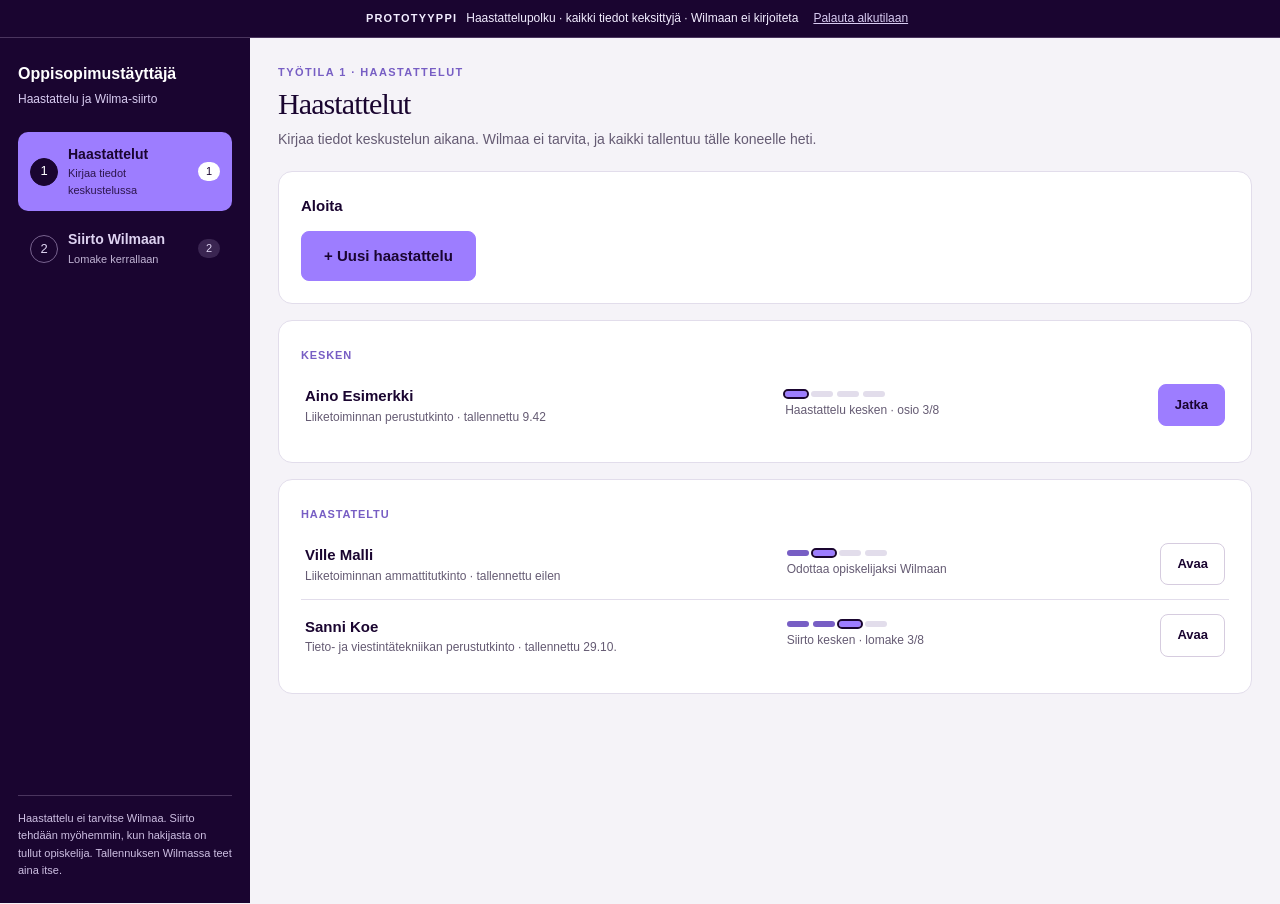
==== prototyyppi/index.html @ 57cd2c26 "Haastattelupolun testiversio synteettisellä Wilmalla Korvaa HOKS-siirron konseptidemon. Juuressa tes" ====
<!doctype html>
<html lang="fi">
<head>
<meta charset="utf-8">
<meta name="viewport" content="width=device-width,initial-scale=1">
<title>Haastattelupolku</title>
<!-- Klikattava prototyyppi suunnitelmasta docs/plans/haastattelupolku.md (2.11.2026).
     Yksi tiedosto, ei ulkoisia riippuvuuksia, ei Python-kytkentää. Kaikki tiedot ovat keksittyjä.
     Tyylit sovelluksen app.css:n muuttujista (HOKS-verkkodemon ilme). -->
<style>
:root{--ink:#1a0530;--muted:#655b73;--paper:#f5f3f8;--panel:#fff;--line:#e2ddeb;--accent:#775ec4;--lav:#9d7dff;--tint:#eee8ff;--ok:#28664b;--ok-tint:#edf5ef;--warn:#935916;--warn-tint:#fff4e5;--radius:14px;font-family:"Segoe UI",Arial,sans-serif;color:var(--ink);background:var(--paper)}
*{box-sizing:border-box}
body{margin:0;font-size:15px;line-height:1.55;background:var(--paper)}
button,input,select,textarea{font:inherit;color:inherit}
button{cursor:pointer;border:0;background:none}
button:disabled{cursor:not-allowed;opacity:.45}
:focus-visible{outline:3px solid var(--accent);outline-offset:2px}
h1,h2,h3,p{margin:0}
h1,h2{font-family:Georgia,"Times New Roman",serif;font-weight:500;letter-spacing:-.03em}
h1{font-size:30px;line-height:1.15}
h2{font-size:22px;line-height:1.25}
.muted{color:var(--muted)}.small{font-size:13px}
.eyebrow{text-transform:uppercase;letter-spacing:.13em;font-size:11px;font-weight:700;color:var(--accent)}

.demo-bar{background:var(--ink);color:#f2edff;display:flex;justify-content:center;gap:9px;align-items:center;flex-wrap:wrap;padding:8px 16px;font-size:12px;border-bottom:1px solid #4a355e}
.demo-bar strong{font-size:11px;letter-spacing:.11em}
.demo-bar button{color:#d9cdf2;font-size:12px;text-decoration:underline}

.shell{display:grid;grid-template-columns:250px minmax(0,1fr);min-height:calc(100vh - 35px)}
.sidebar{background:var(--ink);color:#fff;padding:24px 18px;display:flex;flex-direction:column;gap:22px}
.brand strong{display:block;font-size:16px}
.brand small{color:#d9cdf2;font-size:12px}
.spaces{display:flex;flex-direction:column;gap:6px}
.space{display:flex;align-items:center;gap:10px;width:100%;text-align:left;padding:12px;border-radius:10px;color:#ded3f1}
.space .ico{width:28px;height:28px;border-radius:50%;border:1px solid #78638f;display:grid;place-items:center;font-size:13px;flex-shrink:0}
.space strong{display:block;font-size:14px;font-weight:600}
.space small{display:block;font-size:11px;opacity:.85}
.space .count{margin-left:auto;background:#3a2551;border-radius:20px;padding:1px 8px;font-size:11px}
.space[aria-current="page"]{background:var(--lav);color:var(--ink)}
.space[aria-current="page"] .ico{background:var(--ink);color:#fff;border-color:var(--ink)}
.space[aria-current="page"] .count{background:#fff}
.side-note{margin-top:auto;font-size:11px;color:#cec0e3;border-top:1px solid #4a355e;padding-top:14px}

.workspace{min-width:0;display:flex;flex-direction:column}

/* Polkuviiva: missä vaiheessa ollaan */
.where{position:sticky;top:0;z-index:5;background:#fff;border-bottom:1px solid var(--line);padding:14px 28px 12px}
.where-top{display:flex;align-items:baseline;gap:10px;flex-wrap:wrap;margin-bottom:10px}
.where-name{font-weight:700;font-size:15px}
.where-detail{font-size:12px;color:var(--muted)}
.where-back{margin-left:auto;font-size:12px;color:var(--muted);border-bottom:1px solid #c8bdd8;padding:2px 0}
.rail{display:grid;grid-template-columns:repeat(4,minmax(0,1fr));gap:0;list-style:none;margin:0;padding:0;counter-reset:r}
.rail li{position:relative;display:flex;flex-direction:column;align-items:center;text-align:center;font-size:12px;color:var(--muted);padding:0 4px}
.rail li::before{content:"";position:absolute;top:14px;left:-50%;width:100%;height:3px;background:var(--line);z-index:0}
.rail li:first-child::before{display:none}
.rail li.done::before,.rail li.current::before{background:var(--accent)}
.rail .dot{position:relative;z-index:1;width:30px;height:30px;border-radius:50%;display:grid;place-items:center;background:#fff;border:2px solid var(--line);font-weight:700;font-size:13px;margin-bottom:5px}
.rail li.done .dot{background:var(--accent);border-color:var(--accent);color:#fff}
.rail li.current .dot{background:var(--lav);border-color:var(--ink);color:var(--ink);box-shadow:0 0 0 4px #e3d9ff}
.rail li.current{color:var(--ink);font-weight:700}
.rail .here{display:inline-block;margin-top:3px;font-size:10px;letter-spacing:.08em;text-transform:uppercase;background:var(--ink);color:#fff;border-radius:20px;padding:1px 8px;font-weight:700}
.sub{display:flex;align-items:center;gap:12px;margin-top:12px;padding-top:10px;border-top:1px dashed var(--line);font-size:13px;flex-wrap:wrap}
.sub strong{font-weight:700}
.bar{flex:1;min-width:120px;height:8px;border-radius:8px;background:#ece6f5;overflow:hidden}
.bar span{display:block;height:100%;background:var(--accent);border-radius:8px;transition:width .25s}

.main{padding:26px 28px 120px;max-width:1100px;width:100%}
.page-head{margin-bottom:20px}
.page-head .eyebrow{margin-bottom:6px}
.page-head p{margin-top:8px;color:var(--muted);font-size:14px;max-width:640px}

.panel{background:var(--panel);border:1px solid var(--line);border-radius:var(--radius);padding:22px;min-width:0}
.panel+.panel{margin-top:16px}
.panel-head{display:flex;align-items:center;justify-content:space-between;gap:12px;margin-bottom:14px}
.panel-head h3{font-size:15px}

.btn{border:1px solid #d6ccdf;border-radius:8px;background:#fff;padding:10px 16px;font-weight:600;font-size:13px;display:inline-flex;gap:8px;align-items:center;justify-content:center;min-height:42px}
.btn:hover:not(:disabled){background:#eee8f6}
.btn.primary{background:var(--lav);border-color:var(--lav);color:var(--ink)}
.btn.primary:hover:not(:disabled){background:#c8b6ff}
.btn.big{min-height:50px;font-size:15px;padding:12px 22px}
.btn.slim{min-height:34px;padding:6px 11px;font-size:12px}

.badge{font-size:11px;padding:3px 9px;background:#eeeaf3;color:var(--muted);border-radius:30px;display:inline-flex;align-items:center;gap:5px;white-space:nowrap}
.badge.ok{background:var(--ok-tint);color:var(--ok)}
.badge.warn{background:var(--warn-tint);color:var(--warn)}
.badge.accent{background:var(--tint);color:var(--accent)}

/* Opiskelijalistat */
.list{list-style:none;margin:0;padding:0}
.row{display:grid;grid-template-columns:minmax(0,1.3fr) minmax(0,1fr) auto;gap:14px;align-items:center;padding:14px 4px;border-top:1px solid var(--line)}
.row:first-child{border-top:0}
.row-name{font-weight:600}
.row-detail{font-size:12px;color:var(--muted)}
.mini{display:flex;gap:4px;align-items:center}
.mini i{width:22px;height:6px;border-radius:4px;background:var(--line)}
.mini i.done{background:var(--accent)}
.mini i.current{background:var(--lav);outline:2px solid var(--ink);outline-offset:0}
.mini-label{font-size:12px;color:var(--muted);margin-top:4px}
.no-rows{color:var(--muted);font-size:13px;padding:8px 4px}
.group-title{font-size:11px;text-transform:uppercase;letter-spacing:.08em;color:var(--accent);margin:4px 0 6px;font-weight:700}

/* Haastattelu */
.iv{display:grid;grid-template-columns:220px minmax(0,1fr);gap:22px;align-items:start}
.sections{list-style:none;margin:0;padding:0;position:sticky;top:150px}
.sections button{display:flex;align-items:center;gap:10px;width:100%;text-align:left;padding:9px 10px;border-radius:9px;font-size:14px;color:var(--muted)}
.sections button:hover{background:#ebe5f4}
.sections button[aria-current="step"]{background:#fff;color:var(--ink);font-weight:700;box-shadow:0 1px 6px #1a053014;border:1px solid var(--line)}
.sec-st{width:22px;height:22px;border-radius:50%;flex-shrink:0;display:grid;place-items:center;font-size:11px;font-weight:700;border:2px solid #cbbfdd;background:#fff;color:var(--muted)}
.sec-st.partial{border-color:var(--lav);background:linear-gradient(90deg,var(--lav) 50%,#fff 50%)}
.sec-st.full{border-color:var(--accent);background:var(--accent);color:#fff}
.legend{font-size:11px;color:var(--muted);margin-top:12px;padding:0 10px;line-height:1.9}
.legend .sec-st{display:inline-grid;width:13px;height:13px;vertical-align:-2px;margin-right:4px;border-width:2px}

.fields{display:grid;grid-template-columns:1fr 1fr;gap:16px 18px}
.field{display:block;min-width:0}
.field.full{grid-column:1/-1}
.field>.lbl{display:flex;gap:8px;align-items:center;font-size:13px;color:var(--muted);margin-bottom:5px;flex-wrap:wrap}
.opt{font-size:11px;color:var(--muted);font-style:italic}
.src{font-size:10px;background:var(--tint);color:var(--accent);border-radius:20px;padding:1px 7px;font-weight:600}
.control{width:100%;border:1px solid #d6ccdf;border-radius:7px;background:#fff;padding:9px 10px;min-height:42px;min-width:0}
textarea.control{resize:vertical;min-height:84px}
.control.prefilled{background:#faf8ff;border-color:#cdbdf5}
.field.missing .control{border:2px solid #c98a3c;background:var(--warn-tint);box-shadow:0 0 0 3px #f8e6cc}
.miss-chip{font-size:10px;background:var(--warn);color:#fff;border-radius:20px;padding:1px 8px;font-weight:700;letter-spacing:.02em}
.check-head{display:flex;align-items:center;gap:12px;flex-wrap:wrap;padding:12px 14px;border-radius:10px;margin-bottom:16px;font-size:14px}
.check-head.warn{background:var(--warn-tint);color:#73451b;border:1px solid #efd3ad}
.check-head.good{background:var(--ok-tint);color:var(--ok);border:1px solid #d7e7dc}
.check-head b{font-size:20px;font-family:Georgia,serif;font-weight:500}
.check-head>span{flex:1 1 220px;min-width:0}
.parts tr.missing td{background:var(--warn-tint)}
.hint{font-size:12px;color:var(--muted);margin-top:5px}
.note{border-left:3px solid var(--accent);padding:11px 14px;background:var(--tint);font-size:13px;border-radius:0 8px 8px 0}
.note.warn{background:var(--warn-tint);border-color:#d1a46c;color:#73451b}
.note.good{background:var(--ok-tint);border-color:#6c9d7a;color:var(--ok)}
.note+.fields,.fields+.note,.note+.note{margin-top:14px}
.goes{margin-top:16px;font-size:12px;color:var(--muted)}
.goes span{display:inline-block;background:#f1edf6;border-radius:5px;padding:2px 7px;margin:2px 4px 0 0;color:var(--ink)}

.parts{width:100%;border-collapse:collapse}
.parts th{font-size:11px;text-transform:uppercase;letter-spacing:.06em;color:var(--muted);text-align:left;padding:8px;border-bottom:1px solid var(--line)}
.parts td{padding:8px;border-bottom:1px solid #eee8f3;vertical-align:middle;font-size:14px}
.parts select{min-height:36px;padding:5px 8px}
.parts input[type=checkbox]{width:18px;height:18px;accent-color:var(--accent)}

.summary{list-style:none;margin:0;padding:0}
.summary li{display:grid;grid-template-columns:26px minmax(0,1fr) auto;gap:12px;align-items:start;padding:13px 0;border-top:1px solid var(--line)}
.summary li:first-child{border-top:0}
.summary .ok{color:var(--ok);font-weight:700}
.summary .miss{color:var(--warn);font-weight:700}
.summary small{display:block;color:var(--muted);font-size:12px}

.actions{position:fixed;left:250px;right:0;bottom:0;z-index:6;background:#fff;border-top:1px solid var(--line);padding:12px 28px;display:flex;align-items:center;gap:14px;flex-wrap:wrap}
.actions .meta{font-size:12px;color:var(--muted)}
.actions .right{margin-left:auto;display:flex;gap:10px;align-items:center;flex-wrap:wrap}
.saved{display:inline-flex;align-items:center;gap:6px}
.saved::before{content:"";width:7px;height:7px;border-radius:50%;background:#58a27a}
kbd{font-size:11px;border:1px solid var(--line);border-bottom-width:2px;border-radius:4px;padding:0 4px;background:#faf9fc}

/* Hakijahaku */
.search{display:flex;gap:10px;flex-wrap:wrap}
.search .control{flex:1;min-width:200px}
.cards{display:grid;gap:10px;margin-top:14px}
.card{display:flex;gap:12px;align-items:flex-start;border:1px solid var(--line);border-radius:10px;padding:13px 14px;background:#fff;text-align:left;width:100%}
.card:hover{border-color:var(--lav)}
.card .facts{display:flex;gap:18px;flex-wrap:wrap;font-size:12px;color:var(--muted);margin-top:3px}
.card .facts b{color:var(--ink);font-weight:600}

/* Siirto */
.tr{display:grid;grid-template-columns:250px minmax(0,1fr);gap:22px;align-items:start}
.forms{list-style:none;margin:0;padding:0}
.forms li{display:flex;gap:10px;align-items:center;padding:10px;border-radius:9px;font-size:14px;color:var(--muted)}
.forms li.current{background:#fff;color:var(--ink);font-weight:700;border:1px solid var(--line);box-shadow:0 1px 6px #1a053014}
.forms li.done{color:var(--ink)}
.forms .st{width:24px;height:24px;border-radius:50%;flex-shrink:0;display:grid;place-items:center;font-size:12px;font-weight:700;border:2px solid #cbbfdd;background:#fff}
.forms li.done .st{background:var(--ok);border-color:var(--ok);color:#fff}
.forms li.current .st{background:var(--lav);border-color:var(--ink)}
.forms li.locked{opacity:.6}
.forms small{display:block;font-weight:400;font-size:11px;color:var(--muted)}
.steps4{display:grid;grid-template-columns:repeat(4,minmax(0,1fr));gap:8px;list-style:none;margin:0 0 18px;padding:0}
.steps4 li{border-radius:9px;padding:9px 10px;background:#f1edf6;font-size:12px;color:var(--muted);border:2px solid transparent}
.steps4 li b{display:block;font-size:13px}
.steps4 li.done{background:var(--ok-tint);color:var(--ok)}
.steps4 li.current{background:#fff;border-color:var(--ink);color:var(--ink)}
.steps4 li.you b::after{content:" · sinä";color:var(--accent)}
.readout{display:grid;grid-template-columns:1fr 1fr;gap:10px 20px;margin:0}
.readout dt{font-size:11px;color:var(--muted)}
.readout dd{margin:0 0 4px;font-size:14px;white-space:pre-wrap;overflow-wrap:anywhere}
.readout .long{grid-column:1/-1}
.turn{display:flex;gap:14px;align-items:center;padding:16px 18px;border-radius:12px;background:var(--warn-tint);border:1px solid #efd3ad;margin-bottom:16px}
.turn .big{font-size:26px}
.turn h3{font-size:16px;color:#73451b}
.turn p{font-size:13px;color:#73451b}
.turn.ok{background:var(--ok-tint);border-color:#d7e7dc}
.turn.ok h3,.turn.ok p{color:var(--ok)}
.spinner{width:15px;height:15px;border:2px solid #ded2fa;border-top-color:var(--accent);border-radius:50%;animation:spin .7s linear infinite;display:inline-block}
@keyframes spin{to{transform:rotate(360deg)}}

.sr-only{position:absolute;width:1px;height:1px;overflow:hidden;clip:rect(0,0,0,0);white-space:nowrap}
[hidden]{display:none!important}

/* Kapea ikkuna videopuhelun vieressä */
@media(max-width:900px){
 .shell{grid-template-columns:1fr}
 .sidebar{flex-direction:row;align-items:center;padding:10px 14px;gap:12px;flex-wrap:wrap}
 .brand small,.side-note,.space small{display:none}
 .spaces{flex-direction:row;flex:1}
 .space{padding:8px 10px}
 .space .ico{display:none}
 .actions{left:0;padding:10px 16px}
 .where{padding:12px 16px 10px}
 .main{padding:20px 16px 130px}
 .iv,.tr{grid-template-columns:1fr}
 .sections{position:static;display:flex;gap:4px;overflow-x:auto;padding-bottom:4px}
 .sections li{flex-shrink:0}
 .sections button{padding:7px 9px;font-size:13px}
 .sections .name{display:none}
 .sections button[aria-current="step"] .name{display:inline}
 .legend{display:none}
 .forms{display:flex;gap:4px;overflow-x:auto}
 .forms li{flex-shrink:0;padding:7px 8px}
 .forms li:not(.current) .fname{display:none}
 .forms small{display:none}
 .row{grid-template-columns:1fr auto}
 .row>.mini-wrap{grid-column:1/-1;grid-row:2}
}
@media(max-width:620px){
 .fields,.readout{grid-template-columns:1fr}
 .field.full,.readout .long{grid-column:auto}
 .rail li{font-size:11px}
 .rail .lbl-long{display:none}
 .steps4{grid-template-columns:1fr 1fr}
 h1{font-size:24px}
 .control{font-size:16px}
}
@media(max-height:720px){
 .where{padding-top:8px;padding-bottom:8px}
 .where-top{margin-bottom:6px}
 .rail .dot{width:24px;height:24px;font-size:11px;margin-bottom:2px}
 .rail li::before{top:11px}
 .rail .here{display:none}
 .sub{margin-top:6px;padding-top:6px}
 .sections{top:118px}
}
@media(prefers-reduced-motion:reduce){*{animation:none!important;transition:none!important}}
</style>
</head>
<body>
<div class="demo-bar"><strong>PROTOTYYPPI</strong><span>Haastattelupolku · kaikki tiedot keksittyjä · Wilmaan ei kirjoiteta</span><button id="reset">Palauta alkutilaan</button></div>
<div class="shell">
 <aside class="sidebar">
  <div class="brand"><strong>Oppisopimustäyttäjä</strong><small>Haastattelu ja Wilma-siirto</small></div>
  <nav class="spaces" aria-label="Työtilat" id="spaces"></nav>
  <div class="side-note">Haastattelu ei tarvitse Wilmaa. Siirto tehdään myöhemmin, kun hakijasta on tullut opiskelija. Tallennuksen Wilmassa teet aina itse.</div>
 </aside>
 <div class="workspace">
  <div class="where" id="where" hidden></div>
  <main class="main" id="main"></main>
 </div>
</div>
<div class="actions" id="actions" hidden></div>
<div class="sr-only" role="status" aria-live="polite" id="announcer"></div>

<script>
'use strict';

// ---- Keksitty data ----
const QUALIFICATIONS = [
  'Liiketoiminnan perustutkinto',
  'Liiketoiminnan ammattitutkinto',
  'Tieto- ja viestintätekniikan perustutkinto',
  'Johtamisen ja yritysjohtamisen erikoisammattitutkinto',
];
const PARTS = [
  {code: 'OSA-1', name: 'Asiakaspalvelu ja myynti'},
  {code: 'OSA-2', name: 'Markkinointiviestintä'},
  {code: 'OSA-3', name: 'Taloushallinnon tehtävät'},
  {code: 'OSA-4', name: 'Tuotteen hankinta'},
];
const CONTRACT_TYPES = ['Oppisopimus', 'Yrittäjän oppisopimus', 'Koulutussopimus'];
const YEARS = ['2026–2027', '2027–2028'];
const PERIODS = ['1', '2', '3', '4', '5'];
const APPLICANTS = [
  {name: 'Leo Demo', qual: 'Liiketoiminnan perustutkinto', employer: 'Esimerkkikauppa Oy', businessId: '1234567-8'},
  {name: 'Leena Demonen', qual: 'Tieto- ja viestintätekniikan perustutkinto', employer: 'Kuvitteellinen Data Oy', businessId: '7654321-0'},
];

// Haastattelun osiot keskustelun järjestyksessä. Kenttäavaimet vastaavat profiilin loogisia avaimia.
const SECTIONS = [
  {id: 'perus', title: 'Perustiedot', lead: 'Kuka hakija on, mihin tutkintoon hän hakee ja millä sopimuksella.', goes: ['Opiskelijan sidonta', 'Henkilökohtaistaminen', 'Oppisopimus'], fields: [
    {k: 'name', label: 'Nimi', full: true},
    {k: 'qual', label: 'Haettava tutkinto', type: 'select', options: QUALIFICATIONS, full: true, hint: 'Avoimet koulutukset. Esitäytetty hakijatiedoista, vaihda tarvittaessa.'},
    {k: 'contractType', label: 'Sopimusmuoto', type: 'select', options: CONTRACT_TYPES, full: true, hint: 'Ratkaisee, mikä sopimuslomake Wilmaan täytetään.'},
    {k: 'start', label: 'Opiskeluaika alkaa', type: 'date'},
    {k: 'end', label: 'Opiskeluaika päättyy', type: 'date'},
  ]},
  {id: 'tyopaikka', title: 'Työpaikka', lead: 'Kysy ensin Y-tunnus. Samalla Y-tunnuksella voi olla useita toimipaikkoja, joten varmista toimipaikka.', goes: ['Työpaikkarekisteri', 'Oppisopimus'], fields: [
    {k: 'businessId', label: 'Y-tunnus', hint: 'Muoto 1234567-8'},
    {k: 'employer', label: 'Työpaikan nimi'},
    {k: 'street', label: 'Toimipaikan lähiosoite', full: true},
    {k: 'postal', label: 'Postinumero ja -toimipaikka'},
    {k: 'municipality', label: 'Paikkakunta'},
    {k: 'wpPhone', label: 'Puhelin', optional: true},
    {k: 'wpEmail', label: 'Sähköposti', optional: true},
  ]},
  {id: 'ohjaaja', title: 'Ohjaaja', lead: 'Kuka ohjaa opiskelijaa työpaikalla? Yhteyshenkilö vain, jos se on eri henkilö.', goes: ['Ohjaajarekisteri', 'Oppisopimus'], fields: [
    {k: 'insName', label: 'Työpaikkaohjaajan nimi', full: true},
    {k: 'insPhone', label: 'Puhelin'},
    {k: 'insEmail', label: 'Sähköposti'},
    {k: 'contact', label: 'Työpaikan yhteyshenkilö', optional: true, full: true, hint: 'Jätä tyhjäksi, jos sama kuin ohjaaja.'},
  ]},
  {id: 'sopimus', title: 'Oppisopimus', lead: 'Sopimuksen ehdot. Palkkauksen voi jättää myöhemmäksi.', goes: ['Oppisopimus'], fields: [
    {k: 'tasks', label: 'Työtehtävät', type: 'textarea', full: true},
    {k: 'hours', label: 'Työaika (h/vko)', hint: 'Keskimäärin vähintään 25 h/vko'},
    {k: 'partTime', label: 'Osa-aikaisuus (%)', optional: true},
    {k: 'trialStart', label: 'Koeaika alkaa', type: 'date'},
    {k: 'trialEnd', label: 'Koeaika päättyy', type: 'date'},
    {k: 'salary', label: 'Palkkaus alkaessa (€)', optional: true},
    {k: 'signed', label: 'Sopimuksen solmimispäivä', type: 'date'},
  ]},
  {id: 'osat', title: 'Tutkinnon osat', lead: 'Mitkä osat tehdään ja milloin. Osan pitää olla HOKSissa ennen kuin se voidaan aikatauluttaa Wilmassa.', goes: ['Tutkintokoulutuksen suunnittelu', 'Näyttösuunnitelmat'], parts: true},
  {id: 'naytot', title: 'Näytöt', lead: 'Alustavat tiedot näyttösuunnitelmiin. Usein tarkentuvat myöhemmin; voit ohittaa osion.', goes: ['Näyttösuunnitelmat'], fields: [
    {k: 'demoEnv', label: 'Näyttöympäristö (työpaikka ja tehtävät)', type: 'textarea', full: true, optional: true},
    {k: 'demoTiming', label: 'Näyttöjen alustava ajankohta', optional: true, full: true, hint: 'Näytön arviointia sovellus ei täytä.'},
  ]},
  {id: 'ura', title: 'Urasuunnitelma', lead: 'Opiskelijan omat suunnitelmat. Kirjaa hänen sanoillaan.', goes: ['Urasuunnitelma (13)'], fields: [
    {k: 'further', label: 'Jatko-opinnot', type: 'textarea', full: true},
    {k: 'working', label: 'Työelämään siirtyminen', type: 'textarea', full: true},
    {k: 'career', label: 'Uralla eteneminen', type: 'textarea', full: true, optional: true},
    {k: 'docDate', label: 'Laatimispäivä', type: 'date', hint: 'Esitäytetty haastattelun päivästä'},
    {k: 'participants', label: 'Laatimiseen osallistuneet', hint: 'Esitäytetty: hakija ja haastattelija'},
  ]},
  {id: 'yhteenveto', title: 'Yhteenveto', lead: 'Mitä kullekin Wilman lomakkeelle on kertynyt. Puuttuvat tiedot voi täydentää nyt tai myöhemmin.', summary: true},
];

// Wilman lomakkeet siirtojärjestyksessä (issue #19, Matin lomakelista 2.11.2026) ja niiden vaatimat
// haastattelukentät. Työpaikka ja ohjaaja ovat rekisterejä, joita sopimuslomake tarvitsee.
// open: kohta, joka on vielä selvitettävä (#19). Sopimuslomake riippuu sopimusmuodosta.
const FORMS = [
  {id: 'sidonta', title: 'Opiskelijan sidonta', what: 'Etsitään hakija Wilmasta opiskelijana', needs: ['name']},
  {id: 'hk', title: 'Henkilökohtaistaminen', what: 'Opintojen alku- ja loppupäivämäärä', needs: ['start', 'end'], open: 'Lomake kartoittamatta (#19).'},
  {id: 'tyopaikka', title: 'Työpaikka', what: 'Rekisteri: haku Y-tunnuksella, uusi vain jos ei löydy', needs: ['businessId', 'employer'], group: 'Rekisteri'},
  {id: 'ohjaaja', title: 'Työpaikkaohjaaja', what: 'Rekisteri: työpaikan alle', needs: ['insName'], group: 'Rekisteri'},
  {id: 'sopimus', title: 'Oppisopimus', what: 'Sopimuslomake sopimusmuodon mukaan', needs: ['contractType', 'qual', 'start', 'end', 'tasks', 'hours', 'signed']},
  {id: 'polku', title: 'Tutkintokoulutuksen suunnittelu', what: 'Tutkinnon osien lukuvuosi ja jakso', needs: ['@parts'], open: 'Onko tämä Wilman opintopolku? Selvitettävä (#19).'},
  {id: 'ura', title: 'Urasuunnitelma (13)', what: 'Uusi urasuunnitelma', needs: ['further', 'working']},
  {id: 'naytot', title: 'Näyttösuunnitelmat', what: 'Suunnitelmaosa tutkinnon osittain. Arviointiosaa sovellus ei täytä.', needs: ['@parts', 'demoEnv']},
];
function formTitle(st, f) { return f.id === 'sopimus' && st && st.v.contractType ? st.v.contractType : f.title; }
function formUnsupported(st, f) { return f.id === 'sopimus' && st && st.v.contractType && st.v.contractType !== 'Oppisopimus'; }
const FIELD = {};
SECTIONS.forEach(s => (s.fields || []).forEach(f => { FIELD[f.k] = f; }));
// Kunkin lomakkeen tarkistusnäkymän kentät (pakolliset = FORMS.needs).
const PICK = {
  sidonta: ['name', 'qual'], hk: ['start', 'end'], tyopaikka: ['businessId', 'employer', 'street', 'postal', 'municipality', 'wpPhone', 'wpEmail'],
  ohjaaja: ['insName', 'insPhone', 'insEmail', 'contact'], sopimus: ['contractType', 'qual', 'start', 'end', 'tasks', 'hours', 'partTime', 'trialStart', 'trialEnd', 'salary', 'signed'],
  polku: ['@parts'], ura: ['further', 'working', 'career', 'docDate', 'participants'], naytot: ['@parts', 'demoEnv', 'demoTiming'],
};
const LABELS = {};
SECTIONS.forEach(s => (s.fields || []).forEach(f => { LABELS[f.k] = f.label; }));
LABELS['@parts'] = 'vähintään yksi tutkinnon osa aikataulutettuna';

const PHASES = [
  {id: 'interview', short: 'Haastattelu', long: 'Haastattelu'},
  {id: 'waiting', short: 'Opiskelijaksi', long: 'Odottaa opiskelijaksi Wilmaan'},
  {id: 'transfer', short: 'Siirto', long: 'Siirto Wilmaan'},
  {id: 'done', short: 'Valmis', long: 'Valmis'},
];

function today() { const d = new Date(); return `${d.getDate()}.${d.getMonth() + 1}.${d.getFullYear()}`; }

function initialState() {
  return {
    space: 'interviews', screen: 'list', studentId: null, search: null, busy: false,
    students: [
      {id: 's1', phase: 'interview', section: 2, savedAt: '9.42', prefilled: ['name', 'qual', 'contractType', 'employer', 'businessId'],
        v: {name: 'Aino Esimerkki', qual: 'Liiketoiminnan perustutkinto', contractType: 'Oppisopimus', start: '1.12.2026', end: '30.11.2028', businessId: '2345678-9', employer: 'Mallikahvila Oy', street: 'Esimerkkikatu 1', postal: '00100 Kaupunki', municipality: 'Kaupunki'},
        parts: {}, transfer: null},
      {id: 's2', phase: 'waiting', section: 6, savedAt: 'eilen', prefilled: ['name', 'qual', 'employer', 'businessId'],
        v: {name: 'Ville Malli', qual: 'Liiketoiminnan ammattitutkinto', contractType: 'Oppisopimus', demoEnv: 'Myymälä, asiakaspalvelu ja kassatyö', demoTiming: 'Kevät 2027', start: '15.11.2026', end: '14.11.2027', businessId: '3456789-0', employer: 'Testitalo Oy', street: 'Koekuja 3', postal: '00200 Kaupunki', municipality: 'Kaupunki', insName: 'Olli Ohjaaja', insPhone: '040 000 0000', insEmail: 'ohjaaja@example.invalid', tasks: 'Myynti ja asiakaspalvelu', trialStart: '15.11.2026', trialEnd: '14.5.2027', signed: '10.11.2026', further: 'Ei suunnitelmia nyt.', working: 'Jatkaa nykyisessä työpaikassa.', docDate: '1.11.2026', participants: 'Hakija ja haastattelija'},
        parts: {'OSA-1': {on: true, year: YEARS[0], period: '3'}}, transfer: null},
      {id: 's3', phase: 'transfer', section: 6, savedAt: '29.10.', prefilled: ['name', 'qual'],
        v: {name: 'Sanni Koe', qual: 'Tieto- ja viestintätekniikan perustutkinto', contractType: 'Oppisopimus', demoEnv: 'Tukipalvelun palvelupiste', demoTiming: 'Syksy 2027', start: '1.11.2026', end: '31.10.2028', businessId: '4567890-1', street: 'Mallitie 5', postal: '00300 Kaupunki', municipality: 'Kaupunki', insName: 'Kaisa Kouluttaja', insPhone: '040 111 1111', insEmail: 'kaisa@example.invalid', tasks: 'Tukipalvelut', hours: '38', trialStart: '1.11.2026', trialEnd: '30.4.2027', signed: '25.10.2026', further: 'Ammattikorkeakoulu myöhemmin.', working: 'Vakituinen paikka nykyisessä työpaikassa.', docDate: '29.10.2026', participants: 'Hakija ja haastattelija'},
        parts: {'OSA-2': {on: true, year: YEARS[0], period: '2'}}, transfer: {done: 2, step: 0}},
    ],
  };
}
let state = initialState();

// ---- Apufunktiot ----
const $ = s => document.querySelector(s);
const esc = s => String(s ?? '').replace(/[&<>"']/g, c => ({'&': '&amp;', '<': '&lt;', '>': '&gt;', '"': '&quot;', "'": '&#39;'}[c]));
const cur = () => state.students.find(s => s.id === state.studentId);
const filled = (st, k) => k === '@parts' ? Object.values(st.parts).some(p => p.on && p.year && p.period) : !!String(st.v[k] || '').trim();
function announce(t) { $('#announcer').textContent = t; }

function sectionStatus(st, sec) {
  if (sec.summary) return null;
  if (sec.parts) return filled(st, '@parts') ? 'full' : 'empty';
  const req = sec.fields.filter(f => !f.optional);
  const n = req.filter(f => filled(st, f.k)).length;
  return n === 0 ? 'empty' : (n === req.length ? 'full' : 'partial');
}
function formMissing(st, form) { return form.needs.filter(k => !filled(st, k)); }
function phaseIndex(st) { return PHASES.findIndex(p => p.id === st.phase); }
function phaseText(st) {
  if (st.phase === 'interview') return `Haastattelu kesken · osio ${st.section + 1}/${SECTIONS.length}`;
  if (st.phase === 'waiting') return 'Odottaa opiskelijaksi Wilmaan';
  if (st.phase === 'transfer') return `Siirto kesken · lomake ${st.transfer.done + 1}/${FORMS.length}`;
  return 'Kaikki lomakkeet varmennettu';
}
function nowTime() { const d = new Date(); return `${d.getHours()}.${String(d.getMinutes()).padStart(2, '0')}`; }

// ---- Renderöinti ----
function render() {
  renderSpaces();
  renderWhere();
  const st = cur();
  let html = '';
  if (state.screen === 'new') html = viewNew();
  else if (state.screen === 'interview' && st) html = viewInterview(st);
  else if (state.screen === 'transfer' && st) html = viewTransfer(st);
  else html = state.space === 'interviews' ? viewInterviewList() : viewTransferList();
  $('#main').innerHTML = html;
  renderActions();
}

function renderSpaces() {
  const ivCount = state.students.filter(s => s.phase === 'interview').length;
  const trCount = state.students.filter(s => s.phase === 'waiting' || s.phase === 'transfer').length;
  const item = (id, ico, title, small, count) =>
    `<button class="space" data-space="${id}"${state.space === id ? ' aria-current="page"' : ''}><span class="ico">${ico}</span><span><strong>${title}</strong><small>${small}</small></span><span class="count">${count}</span></button>`;
  $('#spaces').innerHTML = item('interviews', '1', 'Haastattelut', 'Kirjaa tiedot keskustelussa', ivCount) +
    item('transfer', '2', 'Siirto Wilmaan', 'Lomake kerrallaan', trCount);
}

// Polkuviiva: aina näkyvissä, kun opiskelija on auki.
function renderWhere() {
  const st = cur();
  const el = $('#where');
  if (!st || state.screen === 'list' || state.screen === 'new') { el.hidden = true; return; }
  el.hidden = false;
  const pi = phaseIndex(st);
  const rail = PHASES.map((p, i) => {
    const cls = i < pi ? 'done' : (i === pi ? 'current' : '');
    return `<li class="${cls}"${i === pi ? ' aria-current="step"' : ''}><span class="dot">${i < pi ? '✓' : i + 1}</span><span><span class="lbl-short">${esc(p.short)}</span></span>${i === pi ? '<span class="here">Olet tässä</span>' : ''}</li>`;
  }).join('');
  let sub = '';
  if (state.screen === 'interview') {
    const sec = SECTIONS[st.section];
    const doneN = SECTIONS.filter(s => sectionStatus(st, s) === 'full').length;
    sub = `<div class="sub"><span>Osio <strong>${st.section + 1}/${SECTIONS.length}</strong>: <strong>${esc(sec.title)}</strong></span><div class="bar" aria-hidden="true"><span style="width:${Math.round((st.section + 1) / SECTIONS.length * 100)}%"></span></div><span class="muted">${doneN}/${SECTIONS.length - 1} osiota valmiina</span></div>`;
  } else if (state.screen === 'transfer' && st.phase !== 'done') {
    const f = FORMS[st.transfer ? st.transfer.done : 0];
    const n = st.transfer ? st.transfer.done : 0;
    sub = `<div class="sub"><span>Lomake <strong>${n + 1}/${FORMS.length}</strong>: <strong>${esc(formTitle(st, f))}</strong></span><div class="bar" aria-hidden="true"><span style="width:${Math.round(n / FORMS.length * 100)}%"></span></div><span class="muted">${n}/${FORMS.length} varmennettu</span></div>`;
  }
  const back = state.space === 'interviews' ? 'Kaikki haastattelut' : 'Siirtojono';
  el.innerHTML = `<div class="where-top"><span class="where-name">${esc(st.v.name || 'Uusi hakija')}</span><span class="where-detail">${esc(st.v.qual || '')}</span><button class="where-back" data-go="list">← ${back}</button></div><ol class="rail" aria-label="Opiskelijan polku">${rail}</ol>${sub}`;
}

function miniRail(st) {
  const pi = phaseIndex(st);
  return `<div class="mini-wrap"><div class="mini" aria-hidden="true">${PHASES.map((p, i) => `<i class="${i < pi ? 'done' : (i === pi ? 'current' : '')}"></i>`).join('')}</div><div class="mini-label">${esc(phaseText(st))}</div></div>`;
}

function viewInterviewList() {
  const open = state.students.filter(s => s.phase === 'interview');
  const ready = state.students.filter(s => s.phase !== 'interview');
  const row = (st, btn) => `<li class="row"><div><div class="row-name">${esc(st.v.name)}</div><div class="row-detail">${esc(st.v.qual)} · tallennettu ${esc(st.savedAt)}</div></div>${miniRail(st)}${btn}</li>`;
  return `<header class="page-head"><div class="eyebrow">Työtila 1 · Haastattelut</div><h1>Haastattelut</h1><p>Kirjaa tiedot keskustelun aikana. Wilmaa ei tarvita, ja kaikki tallentuu tälle koneelle heti.</p></header>
  <div class="panel"><div class="panel-head"><h3>Aloita</h3></div><button class="btn primary big" data-go="new">+ Uusi haastattelu</button></div>
  <div class="panel"><div class="group-title">Kesken</div><ul class="list">${open.map(s => row(s, `<button class="btn primary" data-open="${s.id}">Jatka</button>`)).join('') || '<li class="no-rows">Ei keskeneräisiä haastatteluja.</li>'}</ul></div>
  <div class="panel"><div class="group-title">Haastateltu</div><ul class="list">${ready.map(s => row(s, `<button class="btn" data-open-iv="${s.id}">Avaa</button>`)).join('')}</ul></div>`;
}

function viewNew() {
  const s = state.search;
  let results = '';
  if (s && s.done) {
    const hits = APPLICANTS.filter(a => a.name.toLowerCase().includes(s.q.toLowerCase()));
    results = hits.length
      ? `<div class="cards">${hits.map((a, i) => `<button class="card" data-pick="${APPLICANTS.indexOf(a)}"><span><strong>${esc(a.name)}</strong><span class="facts"><span>Hakee: <b>${esc(a.qual)}</b></span><span>Työpaikka: <b>${esc(a.employer)}</b></span><span>Y-tunnus: <b>${esc(a.businessId)}</b></span></span></span></button>`).join('')}</div><p class="small muted" style="margin-top:10px">Valitse oikea hakija. Nimi, tutkinto, työpaikka ja Y-tunnus esitäytetään.</p>`
      : `<div class="note warn" style="margin-top:14px">Hakijaa ei löytynyt. Voit aloittaa haastattelun ilman esitäyttöä ja kirjoittaa tiedot itse.</div>`;
  } else if (s && s.busy) {
    results = `<p class="small muted" style="margin-top:12px"><span class="spinner"></span> Haetaan Wilman hakijoista…</p>`;
  }
  return `<header class="page-head"><div class="eyebrow">Uusi haastattelu · ennen osiota 1</div><h1>Kenen kanssa puhut?</h1><p>Hae hakija Wilmasta, niin perustiedot esitäytetään. Haku vain lukee Wilmaa. Kokeile esimerkiksi ”Leo”.</p></header>
  <div class="panel"><div class="panel-head"><h3>Hae hakija Wilmasta</h3><span class="badge accent">Vain luku</span></div>
  <div class="search"><label class="sr-only" for="q">Hakijan nimi</label><input class="control" id="q" placeholder="Hakijan nimi" value="${esc(s ? s.q : '')}" autocomplete="off"><button class="btn primary" id="do-search">Hae</button></div>${results}</div>
  <div class="panel"><div class="panel-head"><h3>Tai aloita ilman esitäyttöä</h3></div><p class="small muted" style="margin-bottom:12px">Esimerkiksi kun hakija ei vielä näy Wilmassa tai tiedot ladataan myöhemmin muualta.</p><button class="btn" id="blank">Aloita tyhjästä</button></div>`;
}

function fieldHtml(st, f, missing) {
  const val = st.v[f.k] || '';
  const pre = st.prefilled.includes(f.k) && val;
  const cls = 'control' + (pre ? ' prefilled' : '');
  let ctl;
  if (f.type === 'select') ctl = `<select class="${cls}" id="f-${f.k}" data-k="${f.k}"><option value="">Valitse…</option>${f.options.map(o => `<option${o === val ? ' selected' : ''}>${esc(o)}</option>`).join('')}</select>`;
  else if (f.type === 'textarea') ctl = `<textarea class="${cls}" id="f-${f.k}" data-k="${f.k}" rows="3">${esc(val)}</textarea>`;
  else ctl = `<input class="${cls}" id="f-${f.k}" data-k="${f.k}" value="${esc(val)}"${f.type === 'date' ? ' placeholder="pp.kk.vvvv" inputmode="numeric"' : ''} autocomplete="off">`;
  return `<label class="field${f.full ? ' full' : ''}${missing ? ' missing' : ''}" for="f-${f.k}" data-field="${f.k}"><span class="lbl">${esc(f.label)}${missing ? '<span class="miss-chip">Puuttuu</span>' : ''}${f.optional ? '<span class="opt">valinnainen</span>' : ''}${pre ? '<span class="src">Hakijatiedoista</span>' : ''}</span>${ctl}${f.hint ? `<div class="hint">${esc(f.hint)}</div>` : ''}</label>`;
}

function partsHtml(st, highlight) {
  const rows = PARTS.map(p => {
    const v = st.parts[p.code] || {};
    const rowMissing = highlight && v.on && !(v.year && v.period);
    return `<tr${rowMissing ? ' class="missing"' : ''}><td><input type="checkbox" data-part="${p.code}" data-pk="on"${v.on ? ' checked' : ''} aria-label="${esc(p.name)}"></td><td>${esc(p.name)}</td><td><select class="control" data-part="${p.code}" data-pk="year"${v.on ? '' : ' disabled'} aria-label="Lukuvuosi"><option value="">–</option>${YEARS.map(y => `<option${y === v.year ? ' selected' : ''}>${y}</option>`).join('')}</select></td><td><select class="control" data-part="${p.code}" data-pk="period"${v.on ? '' : ' disabled'} aria-label="Jakso"><option value="">–</option>${PERIODS.map(y => `<option${y === v.period ? ' selected' : ''}>${y}</option>`).join('')}</select></td></tr>`;
  }).join('');
  const none = highlight && !filled(st, '@parts') ? '<div class="check-head warn" style="margin-bottom:10px"><span class="miss-chip">Puuttuu</span> Valitse vähintään yksi osa ja sille lukuvuosi ja jakso.</div>' : '';
  return `${none}<table class="parts"><thead><tr><th></th><th>Tutkinnon osa</th><th>Lukuvuosi</th><th>Jakso</th></tr></thead><tbody>${rows}</tbody></table><div class="hint">Jaksot tulevat oppilaitoksen jaksojärjestelmästä. Jaksoa ”muu” ei käytetä.</div>`;
}

function summaryHtml(st) {
  const items = FORMS.map(f => {
    const miss = formMissing(st, f);
    return `<li><span class="${miss.length ? 'miss' : 'ok'}">${miss.length ? '!' : '✓'}</span><span><strong>${esc(formTitle(st, f))}</strong><small>${formUnsupported(st, f) ? 'Ei vielä tuettu: tehdään käsin Wilmassa. ' : ''}${miss.length ? 'Puuttuu: ' + miss.map(k => esc(LABELS[k] || k)).join(', ') : 'Valmis siirtoon'}</small></span>${miss.length ? `<button class="btn slim" data-jump-field="${esc(miss[0])}">Täydennä</button>` : '<span class="badge ok">Valmis</span>'}</li>`;
  }).join('');
  const missingAny = FORMS.some(f => formMissing(st, f).length);
  return `<ul class="summary">${items}</ul>${missingAny ? '<div class="note warn" style="margin-top:14px">Voit merkitä haastattelun valmiiksi, vaikka tietoja puuttuu. Puuttuvat tiedot kysytään ennen kyseisen lomakkeen siirtoa.</div>' : '<div class="note good" style="margin-top:14px">Kaikki lomakkeet ovat valmiita siirtoon.</div>'}`;
}

function viewInterview(st) {
  const sec = SECTIONS[st.section];
  const nav = SECTIONS.map((s, i) => {
    const ss = sectionStatus(st, s);
    const mark = s.summary ? '≡' : (ss === 'full' ? '✓' : '');
    return `<li><button data-sec="${i}"${i === st.section ? ' aria-current="step"' : ''}><span class="sec-st ${ss || ''}" data-secst="${i}">${mark || i + 1}</span><span class="name">${esc(s.title)}</span></button></li>`;
  }).join('');
  let body;
  if (sec.summary) body = summaryHtml(st);
  else if (sec.parts) body = partsHtml(st);
  else body = `<div class="fields">${sec.fields.map(f => fieldHtml(st, f)).join('')}</div>`;
  const readonly = st.phase !== 'interview' ? '<div class="note" style="margin-bottom:14px">Haastattelu on merkitty valmiiksi. Muutokset tallentuvat ja näkyvät siirrossa.</div>' : '';
  return `<div class="iv"><nav aria-label="Haastattelun osiot"><ol class="sections">${nav}</ol><div class="legend"><span class="sec-st"></span>tyhjä<br><span class="sec-st partial"></span>kesken<br><span class="sec-st full"></span>valmis</div></nav>
  <section><header class="page-head"><div class="eyebrow">Haastattelu · osio ${st.section + 1} / ${SECTIONS.length}</div><h1 tabindex="-1" id="h">${esc(sec.title)}</h1><p>${esc(sec.lead)}</p></header>${readonly}
  <div class="panel">${body}${sec.goes ? `<div class="goes">Menee Wilmassa: ${sec.goes.map(g => `<span>${esc(g)}</span>`).join('')}</div>` : ''}</div></section></div>`;
}

function viewTransferList() {
  const waiting = state.students.filter(s => s.phase === 'waiting');
  const going = state.students.filter(s => s.phase === 'transfer');
  const done = state.students.filter(s => s.phase === 'done');
  const row = (st, btn) => `<li class="row"><div><div class="row-name">${esc(st.v.name)}</div><div class="row-detail">${esc(st.v.qual)}</div></div>${miniRail(st)}${btn}</li>`;
  return `<header class="page-head"><div class="eyebrow">Työtila 2 · Siirto Wilmaan</div><h1>Siirto Wilmaan</h1><p>Valmiit haastattelut siirretään lomake kerrallaan. Sovellus täyttää, sinä tallennat Wilmassa, sovellus tarkistaa tallennuksen.</p></header>
  <div class="panel"><div class="group-title">Siirto kesken</div><ul class="list">${going.map(s => row(s, `<button class="btn primary" data-open-tr="${s.id}">Jatka siirtoa</button>`)).join('') || '<li class="no-rows">Ei keskeneräisiä siirtoja.</li>'}</ul></div>
  <div class="panel"><div class="group-title">Odottaa opiskelijaksi Wilmaan</div><p class="small muted" style="margin-bottom:6px">Hakijalla ei vielä ole opiskelijastatusta eikä opintokorttia. Tarkista tilanne, kun opiskeluoikeus on tehty.</p><ul class="list">${waiting.map(s => row(s, `<button class="btn" data-open-tr="${s.id}">Tarkista Wilmasta</button>`)).join('') || '<li class="no-rows">Ei odottavia.</li>'}</ul></div>
  <div class="panel"><div class="group-title">Valmiit</div><ul class="list">${done.map(s => row(s, '<span class="badge ok">Valmis</span>')).join('') || '<li class="no-rows">Ei vielä valmiita.</li>'}</ul></div>`;
}

function readout(st, form) {
  const pick = PICK[form.id].filter(k => k !== '@parts');
  const parts = PICK[form.id].includes('@parts') ? PARTS.filter(p => (st.parts[p.code] || {}).on).map(p => `<div><dt>${esc(p.name)}</dt><dd>${esc(st.parts[p.code].year || '–')}, jakso ${esc(st.parts[p.code].period || '–')}</dd></div>`).join('') : '';
  return `<dl class="readout">${parts}${pick.map(k => `<div class="${['tasks', 'further', 'working', 'career', 'demoEnv', 'demoTiming'].includes(k) ? 'long' : ''}"><dt>${esc(LABELS[k])}</dt><dd>${esc(st.v[k] || '–')}</dd></div>`).join('')}</dl>`;
}

function viewTransfer(st) {
  if (st.phase === 'done') {
    return `<header class="page-head"><div class="eyebrow">Siirto Wilmaan · valmis</div><h1>Kaikki lomakkeet varmennettu</h1><p>Tiedot on tallennettu Wilmaan ja luettu sieltä uudelleen.</p></header><div class="turn ok"><span class="big">✓</span><div><h3>${esc(st.v.name)}: valmis</h3><p>Haastattelu jää tälle koneelle. Poista se, kun et enää tarvitse sitä.</p></div></div>`;
  }
  const tr = st.transfer || {done: 0, step: 0};
  const forms = FORMS.map((f, i) => {
    const cls = i < tr.done ? 'done' : (i === tr.done ? 'current' : 'locked');
    const note = i < tr.done ? 'Varmennettu' : (i === tr.done ? 'Nyt' : (f.group ? f.group : `Odottaa: ${formTitle(st, FORMS[i - 1]).toLowerCase()}`));
    return `<li class="${cls}"${i === tr.done ? ' aria-current="step"' : ''}><span class="st">${i < tr.done ? '✓' : i + 1}</span><span><span class="fname">${esc(formTitle(st, f))}</span><small>${esc(note)}</small></span></li>`;
  }).join('');
  const form = FORMS[tr.done];
  let inner;
  if (form.id === 'sidonta') inner = bindView(st, tr);
  else {
    const steps = ['Tarkista tiedot', 'Sovellus täyttää', 'Tallenna Wilmassa', 'Varmennettu'];
    const s4 = `<ol class="steps4" aria-label="Lomakkeen vaiheet">${steps.map((t, i) => `<li class="${i < tr.step ? 'done' : (i === tr.step ? 'current' : '')}${i === 2 ? ' you' : ''}"><span>${i + 1}/4</span><b>${t}</b></li>`).join('')}</ol>`;
    const miss = formMissing(st, form);
    let turn = '';
    if (tr.step === 0 && !formUnsupported(st, form)) {
      const openNote = form.open ? `<div class="note" style="margin-bottom:14px">Avoin: ${esc(form.open)}</div>` : '';
      return `<div class="tr"><nav aria-label="Lomakkeet"><ol class="forms">${forms}</ol></nav><section><header class="page-head"><div class="eyebrow">Siirto · lomake ${tr.done + 1} / ${FORMS.length}</div><h1 tabindex="-1" id="h">${esc(formTitle(st, form))}</h1><p>${esc(form.what)}${form.what.endsWith('.') ? '' : '.'} Korjaa tarvittaessa ja täydennä puuttuvat ennen täyttöä.</p></header>${s4}${openNote}<div id="check-head">${checkHead(st, form)}</div><div class="panel"><div class="panel-head"><h3>Wilma / ${esc(formTitle(st, form))}</h3><span class="badge accent">Muokattavissa</span></div>${editFields(st, form)}<div class="hint" style="margin-top:14px">Muutokset tallentuvat myös haastatteluun.</div></div></section></div>`;
    }
    if (tr.step === 0 && formUnsupported(st, form)) turn = `<div class="note warn" style="margin-bottom:14px">${esc(st.v.contractType)} ei ole vielä sovelluksen tukema. Tee lomake käsin Wilmassa ja merkitse se tehdyksi.</div>`;
    else if (false) turn = `<div class="note warn" style="margin-bottom:14px">Puuttuu: ${miss.map(k => esc(LABELS[k])).join(', ')}. <button class="btn slim" data-fix="${st.id}">Täydennä haastatteluun</button></div>`;
    if (tr.step === 1) turn = `<div class="turn"><span class="spinner"></span><div><h3>Sovellus täyttää lomaketta Chromessa…</h3><p>Älä koske Chromeen sillä aikaa.</p></div></div>`;
    if (tr.step === 2) turn = `<div class="turn"><span class="big">👉</span><div><h3>Nyt sinun vuorosi Chromessa</h3><p>Tarkista täytetty lomake ”${esc(formTitle(st, form))}” ja paina Wilman Tallenna. Palaa sitten tähän.</p></div></div>`;
    const openNote = form.open ? `<div class="note" style="margin-bottom:14px">Avoin: ${esc(form.open)}</div>` : '';
    inner = `${s4}${openNote}${turn}<div class="panel"><div class="panel-head"><h3>Wilma / ${esc(formTitle(st, form))}</h3><span class="badge accent">${esc(form.what)}</span></div>${readout(st, form)}</div>`;
  }
  return `<div class="tr"><nav aria-label="Lomakkeet"><ol class="forms">${forms}</ol></nav><section><header class="page-head"><div class="eyebrow">Siirto · lomake ${tr.done + 1} / ${FORMS.length}</div><h1 tabindex="-1" id="h">${esc(formTitle(st, form))}</h1><p>${esc(form.what)}${form.what.endsWith('.') ? '' : '.'}</p></header>${inner}</section></div>`;
}

function bindView(st, tr) {
  if (tr.searching) return `<div class="turn"><span class="spinner"></span><div><h3>Haetaan Wilmasta opiskelijana…</h3><p>Haku vain lukee.</p></div></div>`;
  if (tr.found) return `<div class="panel"><div class="panel-head"><h3>Löytyi yksi opiskelija</h3><span class="badge ok">Opiskelija</span></div><label class="card"><input type="radio" name="bind" id="bind-pick" style="margin-top:5px"><span><strong>${esc(st.v.name)}</strong><span class="facts"><span>Opiskeluoikeus: <b>${esc(st.v.qual)}</b></span><span>Alkaa: <b>${esc(st.v.start || '–')}</b></span></span></span></label><p class="small muted" style="margin-top:10px">Varmista, että tämä on sama henkilö, jota haastattelit.</p></div>`;
  if (st.phase === 'waiting' && tr.notYet) return `<div class="note warn">Hakijaa ei vielä löydy opiskelijana. Hän pysyy jonossa kohdassa ”Odottaa opiskelijaksi”.</div>`;
  return `<div class="panel"><p>Ennen siirtoa hakija pitää löytää Wilmasta <strong>opiskelijana</strong>, jolla on opintokortti. Hakijana olo ei riitä.</p></div>`;
}

function checkHead(st, form) {
  const miss = formMissing(st, form);
  if (!miss.length) return '<div class="check-head good"><b>✓</b><span>Kaikki pakolliset tiedot ovat mukana. Tarkista ne ja jatka täyttöön.</span></div>';
  return `<div class="check-head warn"><b>${miss.length}</b><span>${miss.length === 1 ? 'pakollinen tieto puuttuu' : 'pakollista tietoa puuttuu'}: ${miss.map(k => esc(LABELS[k])).join(', ')}. Täydennä korostetut kentät.</span></div>`;
}
function editFields(st, form) {
  const keys = PICK[form.id];
  const parts = keys.includes('@parts') ? `<h3 style="font-size:13px;margin:0 0 8px">Tutkinnon osat</h3>${partsHtml(st, true)}` : '';
  const fields = keys.filter(k => k !== '@parts').map(k => {
    const f = FIELD[k];
    return fieldHtml(st, form.needs.includes(k) ? {...f, optional: false} : f, form.needs.includes(k) && !filled(st, k));
  }).join('');
  return `${parts}${fields ? `<div class="fields"${parts ? ' style="margin-top:18px"' : ''}>${fields}</div>` : ''}`;
}
// Päivitä korostukset kirjoittaessa ilman koko näkymän uudelleenpiirtoa (fokus säilyy).
function refreshMissing(st) {
  const form = FORMS[(st.transfer || {done: 0}).done];
  const head = $('#check-head'); if (head) head.innerHTML = checkHead(st, form);
  document.querySelectorAll('#main [data-field]').forEach(el => {
    const k = el.dataset.field;
    const miss = form.needs.includes(k) && !filled(st, k);
    el.classList.toggle('missing', miss);
    const chip = el.querySelector('.miss-chip');
    if (miss && !chip) el.querySelector('.lbl').insertAdjacentHTML('beforeend', '<span class="miss-chip">Puuttuu</span>');
    if (!miss && chip) chip.remove();
  });
  const fill = $('#fill'); if (fill) fill.disabled = formMissing(st, form).length > 0;
}

function renderActions() {
  const el = $('#actions');
  const st = cur();
  let left = '', right = '';
  if (state.screen === 'interview' && st) {
    const i = st.section;
    const last = i === SECTIONS.length - 1;
    left = `<span class="meta saved" id="saved">Tallennettu klo ${esc(st.savedAt)}</span><span class="meta"><kbd>Ctrl</kbd>+<kbd>Enter</kbd> seuraava</span>`;
    right = `${i > 0 ? `<button class="btn" data-sec="${i - 1}">← ${esc(SECTIONS[i - 1].title)}</button>` : ''}` +
      (last ? (st.phase === 'interview' ? '<button class="btn primary big" id="finish">Haastattelu valmis ✓</button>' : '<button class="btn primary big" data-go="list">Takaisin listaan</button>')
        : `<button class="btn primary big" data-sec="${i + 1}" id="next">Seuraava: ${esc(SECTIONS[i + 1].title)} →</button>`);
  } else if (state.screen === 'transfer' && st && st.phase !== 'done') {
    const tr = st.transfer || {done: 0, step: 0};
    const form = FORMS[tr.done];
    left = `<span class="meta">Sovellus ei koskaan paina Wilman Tallenna-painiketta.</span>`;
    if (form.id === 'sidonta') {
      if (tr.found) right = '<button class="btn primary big" id="bind-ok" disabled>Vahvista: sama henkilö →</button>';
      else if (!tr.searching) right = '<button class="btn primary big" id="bind-search">Hae Wilmasta opiskelijana</button>';
    } else if (tr.step === 0 && formUnsupported(st, form)) right = '<button class="btn primary big" id="manual-done">Tein käsin – seuraava →</button>';
    else if (tr.step === 0) right = `<button class="btn primary big" id="fill"${formMissing(st, form).length ? ' disabled' : ''}>Tiedot oikein – täytä Wilmaan →</button>`;
    if (tr.step === 0 && formMissing(st, form).length && !formUnsupported(st, form)) left = '<span class="meta">Täyttö aukeaa, kun puuttuvat tiedot on täydennetty.</span>';
    else if (tr.step === 2) right = '<button class="btn primary big" id="saved-btn">Tallensin – tarkista tallennus</button>';
    else if (tr.step === 3) right = tr.done + 1 < FORMS.length ? `<button class="btn primary big" id="next-form">Seuraava lomake: ${esc(formTitle(st, FORMS[tr.done + 1]))} →</button>` : '<button class="btn primary big" id="next-form">Valmis ✓</button>';
  } else if (state.screen === 'transfer' && st) {
    right = '<button class="btn primary big" data-go="list">Takaisin siirtojonoon</button>';
  }
  el.hidden = !left && !right;
  el.innerHTML = `${left}<span class="right">${right}</span>`;
}

// ---- Toiminnot ----
function go(screen) { state.screen = screen; if (screen === 'list') { state.studentId = null; state.search = null; } render(); window.scrollTo(0, 0); focusHead(); }
function focusHead() { window.scrollTo(0, 0); const h = $('#h'); if (h) h.focus({preventScroll: true}); }
function openSection(i) {
  const st = cur(); st.section = i; render(); window.scrollTo(0, 0); focusHead();
  announce(`Osio ${i + 1}/${SECTIONS.length}: ${SECTIONS[i].title}`);
  const first = document.querySelector('#main .control');
  if (first && !SECTIONS[i].summary) first.focus({preventScroll: true});
}
function touch(st) { st.savedAt = nowTime(); const s = $('#saved'); if (s) s.textContent = `Tallennettu klo ${st.savedAt}`; }
function refreshSectionMarks(st) {
  SECTIONS.forEach((s, i) => {
    const el = document.querySelector(`[data-secst="${i}"]`);
    if (!el || s.summary) return;
    const ss = sectionStatus(st, s);
    el.className = `sec-st ${ss}`;
    el.textContent = ss === 'full' ? '✓' : String(i + 1);
  });
}
function newStudent(app) {
  const id = 's' + Date.now();
  const v = app ? {name: app.name, qual: app.qual, contractType: 'Oppisopimus', employer: app.employer, businessId: app.businessId} : {};
  v.docDate = today(); v.participants = 'Hakija ja haastattelija';
  state.students.unshift({id, phase: 'interview', section: 0, savedAt: nowTime(), prefilled: app ? ['name', 'qual', 'contractType', 'employer', 'businessId', 'docDate', 'participants'] : ['docDate', 'participants'], v, parts: {}, transfer: null});
  state.studentId = id; state.space = 'interviews'; state.search = null;
  state.screen = 'interview'; render(); focusHead();
}

document.addEventListener('click', e => {
  const t = e.target.closest('button, [data-pick]');
  if (!t) return;
  const st = cur();
  if (t.id === 'reset') { state = initialState(); render(); return; }
  if (t.dataset.space) { state.space = t.dataset.space; go('list'); return; }
  if (t.dataset.go) { go(t.dataset.go); return; }
  if (t.dataset.open) { state.studentId = t.dataset.open; state.screen = 'interview'; render(); focusHead(); return; }
  if (t.dataset.openIv) { state.studentId = t.dataset.openIv; state.screen = 'interview'; render(); focusHead(); return; }
  if (t.dataset.openTr) { state.studentId = t.dataset.openTr; state.screen = 'transfer'; const s = cur(); s.transfer = s.transfer || {done: 0, step: 0}; render(); focusHead(); return; }
  if (t.dataset.sec !== undefined) { openSection(Number(t.dataset.sec)); return; }
  if (t.dataset.jumpField) {
    const k = t.dataset.jumpField;
    const idx = k === '@parts' ? SECTIONS.findIndex(s => s.parts) : SECTIONS.findIndex(s => (s.fields || []).some(f => f.k === k));
    openSection(idx);
    const el = document.getElementById('f-' + k); if (el) el.focus();
    return;
  }
  if (t.dataset.fix) { state.space = 'interviews'; state.screen = 'interview'; st.section = SECTIONS.length - 1; render(); focusHead(); return; }
  if (t.id === 'do-search') { doSearch(); return; }
  if (t.id === 'blank') { newStudent(null); return; }
  if (t.dataset.pick !== undefined) { newStudent(APPLICANTS[Number(t.dataset.pick)]); return; }
  if (t.id === 'finish') { st.phase = 'waiting'; st.transfer = null; state.space = 'transfer'; state.screen = 'list'; state.studentId = null; render(); announce('Haastattelu valmis. Hakija siirtyi siirtojonoon odottamaan opiskelijaksi.'); return; }
  if (t.id === 'bind-search') {
    st.transfer = st.transfer || {done: 0, step: 0}; st.transfer.searching = true; render();
    setTimeout(() => { st.transfer.searching = false; st.transfer.found = true; render(); }, 900); return;
  }
  if (t.id === 'bind-ok') { st.transfer = {done: 1, step: 0}; st.phase = 'transfer'; render(); focusHead(); announce('Opiskelija sidottu. Seuraavaksi työpaikka.'); return; }
  if (t.id === 'fill') { st.transfer.step = 1; render(); setTimeout(() => { st.transfer.step = 2; render(); announce('Lomake täytetty. Tallenna Wilmassa.'); }, 1200); return; }
  if (t.id === 'manual-done') { st.transfer.step = 3; render(); return; }
  if (t.id === 'saved-btn') { st.transfer.step = 3; render(); announce('Tallennus tarkistettu ja varmennettu.'); return; }
  if (t.id === 'next-form') {
    st.transfer.done += 1; st.transfer.step = 0;
    if (st.transfer.done >= FORMS.length) st.phase = 'done';
    render(); window.scrollTo(0, 0); focusHead(); return;
  }
});

// Valmis-vaiheen ruutu: näytä varmennus vasta kun klikattu
document.addEventListener('change', e => {
  const st = cur();
  if (e.target.id === 'bind-pick') { const b = $('#bind-ok'); if (b) b.disabled = false; return; }
  if (e.target.dataset.part) {
    const p = st.parts[e.target.dataset.part] = st.parts[e.target.dataset.part] || {};
    const k = e.target.dataset.pk;
    p[k] = k === 'on' ? e.target.checked : e.target.value;
    if (k === 'on' || state.screen === 'transfer') { render(); }
    touch(st); refreshSectionMarks(st); return;
  }
  if (e.target.dataset.k) { st.v[e.target.dataset.k] = e.target.value; touch(st); refreshSectionMarks(st); if (state.screen === 'transfer') refreshMissing(st); }
});
document.addEventListener('input', e => {
  const st = cur();
  if (st && e.target.dataset.k) { st.v[e.target.dataset.k] = e.target.value; touch(st); refreshSectionMarks(st); if (state.screen === 'transfer') refreshMissing(st); }
});
document.addEventListener('keydown', e => {
  if (e.key === 'Enter' && e.target.id === 'q') { doSearch(); return; }
  if (e.key === 'Enter' && (e.ctrlKey || e.metaKey)) {
    const b = $('#next') || $('#finish');
    if (b) { e.preventDefault(); b.click(); }
  }
});
function doSearch() {
  const q = ($('#q') || {}).value || '';
  if (!q.trim()) return;
  state.search = {q, busy: true}; render();
  setTimeout(() => { state.search = {q, done: true}; render(); }, 700);
}

render();
</script>
</body>
</html>
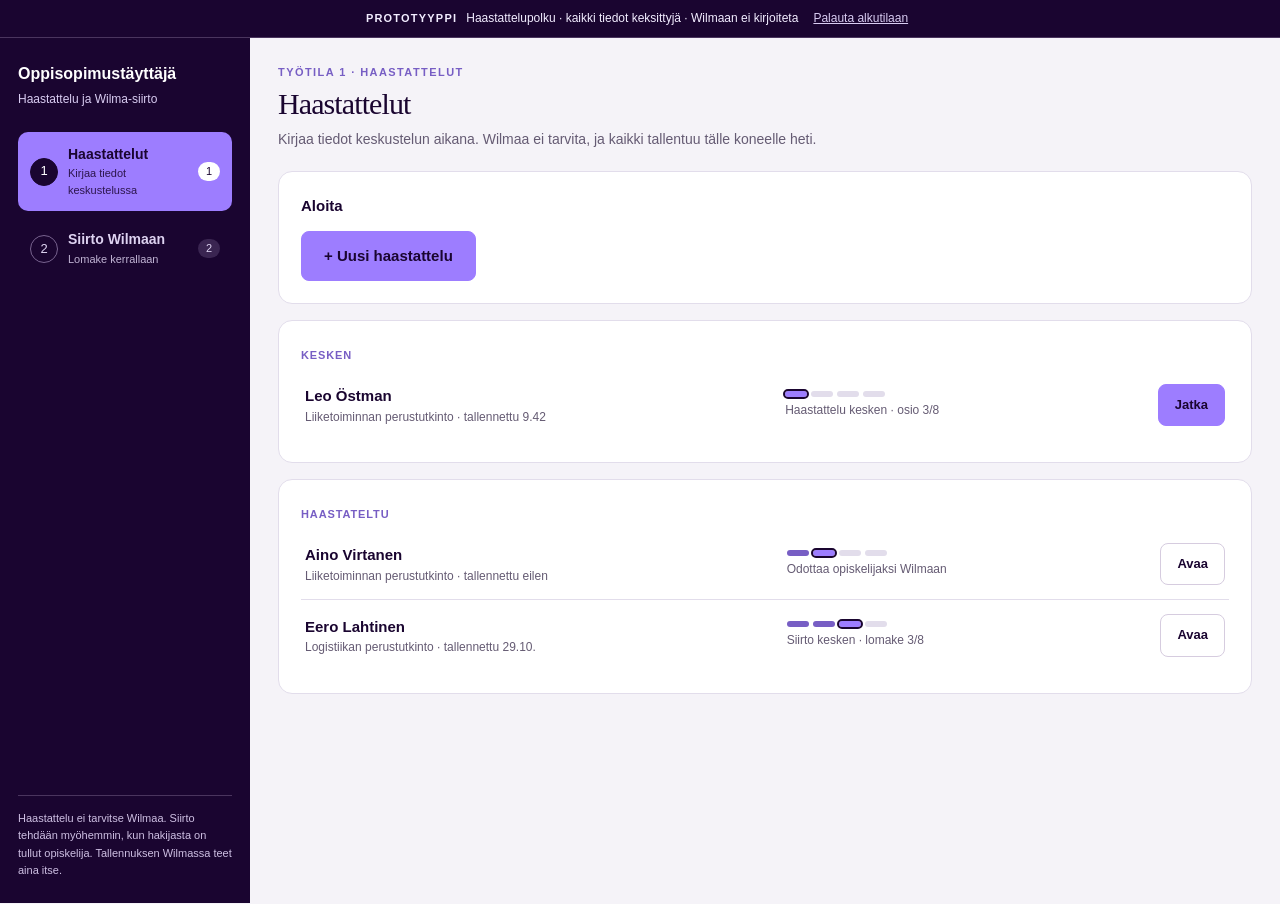
==== commit c12af27b: "Prototyyppi samoihin kenttiin kuin testiversio Co-Authored-By: Claude Opus 5.5 <noreply@anthropic.co" ====
--- a/prototyyppi/index.html
+++ b/prototyyppi/index.html
@@ -5,7 +5,9 @@
 <meta name="viewport" content="width=device-width,initial-scale=1">
 <title>Haastattelupolku</title>
 <!-- Klikattava prototyyppi suunnitelmasta docs/plans/haastattelupolku.md (2.11.2026).
-     Yksi tiedosto, ei ulkoisia riippuvuuksia, ei Python-kytkentää. Kaikki tiedot ovat keksittyjä.
+     Yksi tiedosto, ei ulkoisia riippuvuuksia, ei Python-kytkentää; siirto on simuloitu. Kaikki tiedot ovat keksittyjä.
+     Kentät, demohenkilöt ja tutkinnon osat ovat samat kuin testiversiossa (pages/haastattelupolku/):
+     kenttäluettelo ja synteettisen Wilma v2:n siemen upotetaan scripts/synkkaa-prototyyppi.py:llä.
      Tyylit sovelluksen app.css:n muuttujista (HOKS-verkkodemon ilme). -->
 <style>
 :root{--ink:#1a0530;--muted:#655b73;--paper:#f5f3f8;--panel:#fff;--line:#e2ddeb;--accent:#775ec4;--lav:#9d7dff;--tint:#eee8ff;--ok:#28664b;--ok-tint:#edf5ef;--warn:#935916;--warn-tint:#fff4e5;--radius:14px;font-family:"Segoe UI",Arial,sans-serif;color:var(--ink);background:var(--paper)}
@@ -210,7 +212,8 @@
  .actions{left:0;padding:10px 16px}
  .where{padding:12px 16px 10px}
  .main{padding:20px 16px 130px}
- .iv,.tr{grid-template-columns:1fr}
+ .iv,.tr{grid-template-columns:minmax(0,1fr)}
+ .iv>*,.tr>*{min-width:0}
  .sections{position:static;display:flex;gap:4px;overflow-x:auto;padding-bottom:4px}
  .sections li{flex-shrink:0}
  .sections button{padding:7px 9px;font-size:13px}
@@ -243,6 +246,21 @@
  .sections{top:118px}
 }
 @media(prefers-reduced-motion:reduce){*{animation:none!important;transition:none!important}}
+/* Wilman kenttien vastineet (kentat.json): valintaruudut, näyttösuunnitelmat, poikkeukset */
+.table-wrap{overflow-x:auto;max-width:100%}
+.sub-h{font-size:13px;margin:0 0 8px}
+.field.check{display:flex;flex-direction:column;justify-content:center}
+.check-row{display:flex;align-items:center;gap:10px;min-height:42px;font-size:14px}
+.check-row input{width:18px;height:18px;accent-color:var(--accent)}
+.demo-part{border:1px solid var(--line);border-radius:12px;padding:14px 16px 16px;margin:0 0 14px;min-width:0}
+.demo-part legend{font-weight:700;padding:0 6px}
+.req{border-top:1px dashed var(--line);margin-top:14px;padding-top:12px}
+.req-text{font-size:14px;margin-bottom:10px}
+.req-text span{display:block;font-size:11px;text-transform:uppercase;letter-spacing:.06em;color:var(--accent);font-weight:700}
+.exceptions{margin-top:16px;font-size:13px}
+.exceptions summary{cursor:pointer;font-weight:600}
+.exceptions ul{margin:10px 0 0;padding-left:18px}
+.exceptions li{margin:4px 0}
 </style>
 </head>
 <body>
@@ -261,52 +279,69 @@
 <div class="actions" id="actions" hidden></div>
 <div class="sr-only" role="status" aria-live="polite" id="announcer"></div>
 
+<!-- kentat:ALKU (scripts/synkkaa-prototyyppi.py, älä muokkaa käsin) -->
+<script type="application/json" id="kentat">{"_ohje":"Synteettisen Wilma v2:n lomakkeiden kentät ja niiden vastineet haastattelussa. Jokainen v2:n käyttäjän täytettävä kenttä on joko fields- tai exceptions-listassa (savutesti tarkistaa). control = kentän name, table:<sarakkeen otsikko> tai radioryhmän name. label = otsikko samoin sanoin kuin Wilmassa. key = haastattelun kenttä (@-alkuiset ovat tutkinnon osa- tai näyttökohtaisia). pick = combobox valitaan ehdotuslistasta (exact, contains, instructor). readback = synteettisen Wilman näkymäreitin data-testid ilman etuliitettä; puuttuu = ei takaisinluettavissa. expect = vertailuarvo, jos eri kuin key.","forms":[{"id":"tyopaikka","title":"Uusi työpaikka","form_type":"744","path":"/forms/744/new","scope":"form","readback_prefix":"workplace-","fields":[{"control":"pfield2","label":"Nimi","key":"employer","readback":"name"},{"control":"pfield5","label":"Y-tunnus","key":"businessId","readback":"business-id"},{"control":"pfield8","label":"Lähiosoite","key":"street","readback":"street-address"},{"control":"pfield9","label":"Postiosoite","key":"postal","readback":"postal-address"},{"control":"pfield61","label":"Toimipisteen paikkakunta","key":"municipality","pick":"exact","readback":"municipality"},{"control":"pfield63","label":"Maa (jos muu kuin [poistettu])","key":"country"},{"control":"pfield11","label":"Puhelin","key":"wpPhone","readback":"phone"},{"control":"pfield13","label":"Sähköpostiosoite","key":"wpEmail","readback":"email"},{"control":"pfield190","label":"Työpaikka on aktiivinen","key":"wpActive"},{"control":"pfield850","label":"Julkinen","key":"wpPublic"},{"control":"pfield180","label":"Oppisopimuspaikka","key":"wpApprentice"}],"exceptions":[{"control":"pfield701","label":"IBAN-tilinumero","reason":"Matin linjaus: IBANia ei tarvita (profiili: workplace.iban ei kuulu viipaleeseen D1a)."},{"control":"pfield49","label":"Tiedot tarkistettu","reason":"Ihminen merkitsee tarkistuspäivän ennen tallennusta (Matin vastaus 1.11.2026, profiili: workplace.checked)."}]},{"id":"ohjaaja","title":"Uusi työpaikkaohjaaja","form_type":"745","path":"/forms/745/new","scope":"form","readback_prefix":"instructor-","fields":[{"control":"pfield2","label":"Sukunimi","key":"insLast","readback":"last-name"},{"control":"pfield3","label":"Etunimet","key":"insFirst","readback":"first-names"},{"control":"pfield11","label":"Puhelin","key":"insPhone","readback":"phone"},{"control":"pfield13","label":"Sähköpostiosoite","key":"insEmail","readback":"email"},{"control":"pfield60","label":"Työpaikka","key":"businessId","pick":"contains","readback":"workplace-id","expect":"@wpId"}],"exceptions":[{"control":"pfield19","label":"Valinta 19","reason":"Valintaruudun otsikko on peitetty, merkitys tuntematon (profiili: instructor.flags)."},{"control":"pfield85","label":"Valinta 85","reason":"Valintaruudun otsikko on peitetty, merkitys tuntematon (profiili: instructor.flags)."},{"control":"pfield18","label":"Valinta 18","reason":"Valintaruudun otsikko on peitetty, merkitys tuntematon (profiili: instructor.flags)."}]},{"id":"sopimus","title":"Oppisopimus (isäntälomake)","form_type":"631","path":"/forms/631/new?sid=1101&cid=8101","scope":"form","fields":[{"control":"pfield4","label":"Oppisopimuksen työnantaja","key":"businessId","pick":"contains"},{"control":"pfield64","label":"Maa","key":"country"},{"control":"prepeater5-1-pfield5","label":"Työpaikkaohjaaja","key":"insLast","pick":"instructor"},{"control":"pfield65","label":"Työpaikan yhteyshenkilö","key":"contact"}],"exceptions":[{"control":"pfield62","label":"Työpaikkaohjaaja (toisesta yrityksestä)","reason":"Toisen yrityksen kaima on eri tietue; rajaamaton haku toisi muiden yritysten nimiä näkyviin (tietojen minimointi, profiili: instructor.other_company)."}]},{"id":"polku","title":"Opintopolku (HOPS)","form_type":"","path":"/profiles/students/1101/choices","scope":"#selections-table","fields":[{"control":"year-selection","label":"Valinnan lukuvuosi","key":"@parts.year","readback":"year"},{"control":"period-selection","label":"Valinnan jakso","key":"@parts.period","readback":"period"}],"exceptions":[{"control":"#txt-other-period","label":"Muu jakso (6–52)","reason":"Jaksoa ”Muu” ei käytetä (profiili: hops.period_other)."}]},{"id":"ura","title":"Urasuunnitelma","form_type":"418","path":"/forms/418/new?sid=1101&tid=7301","scope":"form","readback_prefix":"field-","fields":[{"control":"prepeater306-1-pfield306","label":"Opiskelijan tavoite","key":"goal"},{"control":"pfield301","label":"Suunnitelma jatko-opintoihin siirtymisestä","key":"further","readback":"further_studies"},{"control":"pfield302","label":"Suunnitelma työelämään siirtymisestä","key":"working","readback":"working_life"},{"control":"pfield303","label":"Suunnitelma työuralla etenemiseksi","key":"career","readback":"career_progress"},{"control":"pfield304","label":"Suunnitelma opintojen jatkamiseksi (kirjataan, jos opiskelija eroaa oppilaitoksesta)","key":"continuation","readback":"continuation"},{"control":"pfield12","label":"Asiakirjan laatimispäivä","key":"docDate","readback":"document_date"},{"control":"prepeater17-1-pfield17","label":"Vastuuopettajat (suunnitelman laatijat)","key":"teachers"},{"control":"prepeater18-1-pfield18","label":"Muut vastuuhenkilöt","key":"others"},{"control":"pfield13","label":"Asiakirjan laatimiseen osallistuneet","key":"participants","readback":"participants"}],"exceptions":[]},{"id":"naytot","title":"HOKS Näyttösuunnitelma ja näytön arviointi","form_type":"604","path":"/forms/604/new?sid=1101&cid=8101","scope":"form","readback_prefix":"demonstration-","fields":[{"control":"pfield6","label":"Suorituspaikka (työpaikka)","key":"businessId","pick":"contains","readback":"workplace-id","expect":"@wpId"},{"control":"pfield71","label":"Näytön aloituspvm","key":"@demo.start","readback":"start-date"},{"control":"pfield29","label":"Näytön päättymispäivä","key":"@demo.end","readback":"end-date"},{"control":"table:Suunnitelma osaamisen osoittamisesta","label":"Suunnitelma osaamisen osoittamisesta","key":"@demo.plan","readback":"row-plan"},{"control":"table:Tekemisessä syntyvät dokumentit","label":"Tekemisessä syntyvät dokumentit","key":"@demo.docs","readback":"row-documents"},{"control":"pfield180","label":"Näyttöympäristö","key":"@demo.env","readback":"environment"}],"exceptions":[{"control":"pfield5","label":"Suorituspaikka (oppilaitos)","reason":"Oppisopimusopiskelijalla jätetään tyhjäksi (Matin vastaus 1.11.2026, profiili: demonstration.school_place)."},{"control":"pfield181","label":"Vastuuopettajan palaute näyttösuunnitelmasta","reason":"Opettajan kirjaus; sovellus ei täytä (profiili: forbidden)."},{"control":"pfield10","label":"Näyttöpvm","reason":"Näytön arviointiosa; sovellus ei täytä (profiili: forbidden)."},{"control":"pfield40","label":"Arvosana","reason":"Näytön arviointiosa; sovellus ei täytä (profiili: forbidden)."},{"control":"pfield4","label":"Suoritettava laajuus","reason":"Näytön arviointiosa; sovellus ei täytä (profiili: forbidden)."},{"control":"pfield101","label":"Näytön arvioija (opettaja)","reason":"Näytön arviointiosa; sovellus ei täytä (profiili: forbidden)."},{"control":"pfield102","label":"Näytön arvioija 2 (opettaja)","reason":"Näytön arviointiosa; sovellus ei täytä (profiili: forbidden)."},{"control":"pfield103","label":"Näytön arvioija (työpaikkaohjaaja)","reason":"Näytön arviointiosa; sovellus ei täytä (profiili: forbidden)."},{"control":"pfield104","label":"Näytön arvioija 2 (työpaikkaohjaaja)","reason":"Näytön arviointiosa; sovellus ei täytä (profiili: forbidden)."},{"control":"pfield105","label":"Tutkinnon osan arvosanasta päätti","reason":"Näytön arviointiosa; sovellus ei täytä (profiili: forbidden)."},{"control":"pfield106","label":"Arviointikeskusteluun osallistujat","reason":"Näytön arviointiosa; sovellus ei täytä (profiili: forbidden)."},{"control":"pfield190","label":"Kuvaus suoritetusta näytöstä","reason":"Näytön arviointiosa; sovellus ei täytä (profiili: forbidden)."},{"control":"pfield191","label":"Perustelut, jos näyttö on hylätty","reason":"Näytön arviointiosa; sovellus ei täytä (profiili: forbidden)."},{"control":"pfield192","label":"Näytön täydentäminen/uusiminen","reason":"Näytön arviointiosa; sovellus ei täytä (profiili: forbidden)."}]}]}</script>
+<!-- kentat:LOPPU -->
+<!-- wilma-seed:ALKU (scripts/synkkaa-prototyyppi.py, älä muokkaa käsin) -->
+<script type="application/json" id="wilma-seed">{"students":[{"sid":"1101","surname":"Virtanen","first_names":"Aino","student_number":"20101","qualification":"Liiketoiminnan perustutkinto"},{"sid":"1102","surname":"Virtanen","first_names":"Aino","student_number":"20102","qualification":"Tieto- ja viestintätekniikan perustutkinto"},{"sid":"1103","surname":"Ärmänen","first_names":"Pinja","student_number":"20103","qualification":"Logistiikan perustutkinto"},{"sid":"1104","surname":"Östman","first_names":"Leo","student_number":"20104","qualification":"Liiketoiminnan perustutkinto"},{"sid":"1105","surname":"Lahtinen","first_names":"Eero","student_number":"20105","qualification":"Logistiikan perustutkinto"},{"sid":"1106","surname":"Åberg","first_names":"Saga","student_number":"20106","qualification":"Liiketoiminnan perustutkinto"},{"sid":"1107","surname":"Valkama","first_names":"Iiro","student_number":"20107","qualification":"Tieto- ja viestintätekniikan perustutkinto"}],"parts":[{"catalog_id":"8101","code":"SYN-ASPA","name":"Asiakaspalvelu"},{"catalog_id":"8102","code":"SYN-MYTY","name":"Myyntityö"},{"catalog_id":"8103","code":"SYN-TUOT","name":"Tuotteiden esillepano"},{"catalog_id":"8104","code":"SYN-VERK","name":"Verkkokauppa"},{"catalog_id":"8105","code":"SYN-LOGI","name":"Varastologistiikka"},{"catalog_id":"8106","code":"SYN-YRIT","name":"Yrittäjyys"},{"catalog_id":"8107","code":"SYN-VIES","name":"Viestintä- ja vuorovaikutusosaaminen"}],"school_years":[["2026","2026–2027"],["2027","2027–2028"],["2028","2028–2029"],["2029","2029–2030"],["2030","2030–2031"],["2031","2031–2032"]],"requirements":{"8101":["Opiskelija palvelee asiakasta asiakaslähtöisesti.","Opiskelija toimii yrityksen palveluperiaatteiden mukaisesti."],"8102":["Opiskelija suunnittelee myyntityönsä.","Opiskelija esittelee tuotteita asiakkaalle."]}}</script>
+<!-- wilma-seed:LOPPU -->
 <script>
 'use strict';
 
-// ---- Keksitty data ----
+// ---- Upotettu data: kenttäluettelo (kanoni pages/haastattelupolku/kentat.json) ja
+//      synteettisen Wilma v2:n demohenkilöt ja HOPS-puun osat (scripts/synkkaa-prototyyppi.py).
+const KENTAT = JSON.parse(document.getElementById('kentat').textContent);
+const SEED = JSON.parse(document.getElementById('wilma-seed').textContent);
+const SPEC = {};
+KENTAT.forms.forEach(f => { SPEC[f.id] = f; });
+const PARTS = SEED.parts.map(p => ({code: p.catalog_id, wcode: p.code, name: p.name}));
+const YEARS = SEED.school_years.slice(0, 3).map(([, label]) => label);
+const PERIODS = ['1', '2', '3', '4', '5'];
+const requirements = cid => SEED.requirements[cid] || [];
+const SEED_STUDENT = name => SEED.students.find(s => `${s.first_names} ${s.surname}` === name);
+
 const QUALIFICATIONS = [
   'Liiketoiminnan perustutkinto',
+  'Tieto- ja viestintätekniikan perustutkinto',
+  'Logistiikan perustutkinto',
   'Liiketoiminnan ammattitutkinto',
-  'Tieto- ja viestintätekniikan perustutkinto',
-  'Johtamisen ja yritysjohtamisen erikoisammattitutkinto',
-];
-const PARTS = [
-  {code: 'OSA-1', name: 'Asiakaspalvelu ja myynti'},
-  {code: 'OSA-2', name: 'Markkinointiviestintä'},
-  {code: 'OSA-3', name: 'Taloushallinnon tehtävät'},
-  {code: 'OSA-4', name: 'Tuotteen hankinta'},
 ];
 const CONTRACT_TYPES = ['Oppisopimus', 'Yrittäjän oppisopimus', 'Koulutussopimus'];
-const YEARS = ['2026–2027', '2027–2028'];
-const PERIODS = ['1', '2', '3', '4', '5'];
+// Keksityt hakijat vastaavat synteettisen Wilman opiskelijoita (sama kuin testiversiossa).
 const APPLICANTS = [
-  {name: 'Leo Demo', qual: 'Liiketoiminnan perustutkinto', employer: 'Esimerkkikauppa Oy', businessId: '1234567-8'},
-  {name: 'Leena Demonen', qual: 'Tieto- ja viestintätekniikan perustutkinto', employer: 'Kuvitteellinen Data Oy', businessId: '7654321-0'},
+  {name: 'Iiro Valkama', qual: 'Tieto- ja viestintätekniikan perustutkinto', employer: 'Keksitty Konepaja Oy', businessId: '2740173-6'},
+  {name: 'Saga Åberg', qual: 'Liiketoiminnan perustutkinto', employer: 'Kukkakauppa Esimerkki Oy', businessId: '2740195-5'},
+  {name: 'Pinja Ärmänen', qual: 'Logistiikan perustutkinto', employer: 'Testivarasto Ab', businessId: '2740162-1'},
 ];
 
-// Haastattelun osiot keskustelun järjestyksessä. Kenttäavaimet vastaavat profiilin loogisia avaimia.
+// Haastattelun osiot keskustelun järjestyksessä. Otsikot ovat Wilman sanat (kentat.json); help on
+// selkokielinen apuselite. Kenttäavaimet vastaavat kentat.jsonin key-arvoja.
 const SECTIONS = [
   {id: 'perus', title: 'Perustiedot', lead: 'Kuka hakija on, mihin tutkintoon hän hakee ja millä sopimuksella.', goes: ['Opiskelijan sidonta', 'Henkilökohtaistaminen', 'Oppisopimus'], fields: [
-    {k: 'name', label: 'Nimi', full: true},
+    {k: 'name', label: 'Nimi', full: true, help: 'Etunimi ja sukunimi'},
     {k: 'qual', label: 'Haettava tutkinto', type: 'select', options: QUALIFICATIONS, full: true, hint: 'Avoimet koulutukset. Esitäytetty hakijatiedoista, vaihda tarvittaessa.'},
     {k: 'contractType', label: 'Sopimusmuoto', type: 'select', options: CONTRACT_TYPES, full: true, hint: 'Ratkaisee, mikä sopimuslomake Wilmaan täytetään.'},
     {k: 'start', label: 'Opiskeluaika alkaa', type: 'date'},
     {k: 'end', label: 'Opiskeluaika päättyy', type: 'date'},
   ]},
-  {id: 'tyopaikka', title: 'Työpaikka', lead: 'Kysy ensin Y-tunnus. Samalla Y-tunnuksella voi olla useita toimipaikkoja, joten varmista toimipaikka.', goes: ['Työpaikkarekisteri', 'Oppisopimus'], fields: [
-    {k: 'businessId', label: 'Y-tunnus', hint: 'Muoto 1234567-8'},
-    {k: 'employer', label: 'Työpaikan nimi'},
-    {k: 'street', label: 'Toimipaikan lähiosoite', full: true},
-    {k: 'postal', label: 'Postinumero ja -toimipaikka'},
-    {k: 'municipality', label: 'Paikkakunta'},
-    {k: 'wpPhone', label: 'Puhelin', optional: true},
-    {k: 'wpEmail', label: 'Sähköposti', optional: true},
+  {id: 'tyopaikka', title: 'Työpaikka', lead: 'Kysy ensin Y-tunnus. Samalla Y-tunnuksella voi olla useita toimipaikkoja, joten varmista toimipaikka.', goes: ['Työpaikkarekisteri', 'Oppisopimus', 'Näyttösuunnitelmat'], fields: [
+    {k: 'businessId', label: 'Y-tunnus', hint: 'Muoto 1234567-8. Sovellus hakee tällä ensin työpaikkarekisteristä.'},
+    {k: 'employer', label: 'Nimi', help: 'Työpaikan (yrityksen) nimi'},
+    {k: 'street', label: 'Lähiosoite', full: true, help: 'Toimipaikan katuosoite'},
+    {k: 'postal', label: 'Postiosoite', help: 'Postinumero ja -toimipaikka'},
+    {k: 'municipality', label: 'Toimipisteen paikkakunta', hint: 'Valitaan Wilman listasta.'},
+    {k: 'country', label: 'Maa (jos muu kuin Suomi)', optional: true, hint: 'Jätä tyhjäksi, jos Suomi.'},
+    {k: 'wpPhone', label: 'Puhelin', optional: true, help: 'Työpaikan puhelin'},
+    {k: 'wpEmail', label: 'Sähköpostiosoite', optional: true, help: 'Työpaikan sähköposti'},
+    {k: 'wpActive', label: 'Työpaikka on aktiivinen', type: 'checkbox', optional: true},
+    {k: 'wpPublic', label: 'Julkinen', type: 'checkbox', optional: true, help: 'Työpaikka näkyy muillekin'},
+    {k: 'wpApprentice', label: 'Oppisopimuspaikka', type: 'checkbox', optional: true},
   ]},
   {id: 'ohjaaja', title: 'Ohjaaja', lead: 'Kuka ohjaa opiskelijaa työpaikalla? Yhteyshenkilö vain, jos se on eri henkilö.', goes: ['Ohjaajarekisteri', 'Oppisopimus'], fields: [
-    {k: 'insName', label: 'Työpaikkaohjaajan nimi', full: true},
-    {k: 'insPhone', label: 'Puhelin'},
-    {k: 'insEmail', label: 'Sähköposti'},
+    {k: 'insLast', label: 'Sukunimi', help: 'Työpaikkaohjaajan sukunimi'},
+    {k: 'insFirst', label: 'Etunimet', help: 'Työpaikkaohjaajan etunimet'},
+    {k: 'insPhone', label: 'Puhelin', help: 'Ohjaajan puhelin'},
+    {k: 'insEmail', label: 'Sähköpostiosoite', help: 'Ohjaajan sähköposti'},
     {k: 'contact', label: 'Työpaikan yhteyshenkilö', optional: true, full: true, hint: 'Jätä tyhjäksi, jos sama kuin ohjaaja.'},
   ]},
   {id: 'sopimus', title: 'Oppisopimus', lead: 'Sopimuksen ehdot. Palkkauksen voi jättää myöhemmäksi.', goes: ['Oppisopimus'], fields: [
@@ -319,46 +354,53 @@
     {k: 'signed', label: 'Sopimuksen solmimispäivä', type: 'date'},
   ]},
   {id: 'osat', title: 'Tutkinnon osat', lead: 'Mitkä osat tehdään ja milloin. Osan pitää olla HOKSissa ennen kuin se voidaan aikatauluttaa Wilmassa.', goes: ['Tutkintokoulutuksen suunnittelu', 'Näyttösuunnitelmat'], parts: true},
-  {id: 'naytot', title: 'Näytöt', lead: 'Alustavat tiedot näyttösuunnitelmiin. Usein tarkentuvat myöhemmin; voit ohittaa osion.', goes: ['Näyttösuunnitelmat'], fields: [
-    {k: 'demoEnv', label: 'Näyttöympäristö (työpaikka ja tehtävät)', type: 'textarea', full: true, optional: true},
-    {k: 'demoTiming', label: 'Näyttöjen alustava ajankohta', optional: true, full: true, hint: 'Näytön arviointia sovellus ei täytä.'},
-  ]},
+  {id: 'naytot', title: 'Näytöt', lead: 'Näyttösuunnitelma kullekin valitulle tutkinnon osalle: päivät, ympäristö ja suunnitelma jokaiselle ammattitaitovaatimukselle. Usein tarkentuvat myöhemmin; voit ohittaa osion.', goes: ['Näyttösuunnitelmat'], demo: true},
   {id: 'ura', title: 'Urasuunnitelma', lead: 'Opiskelijan omat suunnitelmat. Kirjaa hänen sanoillaan.', goes: ['Urasuunnitelma (13)'], fields: [
-    {k: 'further', label: 'Jatko-opinnot', type: 'textarea', full: true},
-    {k: 'working', label: 'Työelämään siirtyminen', type: 'textarea', full: true},
-    {k: 'career', label: 'Uralla eteneminen', type: 'textarea', full: true, optional: true},
-    {k: 'docDate', label: 'Laatimispäivä', type: 'date', hint: 'Esitäytetty haastattelun päivästä'},
-    {k: 'participants', label: 'Laatimiseen osallistuneet', hint: 'Esitäytetty: hakija ja haastattelija'},
+    {k: 'goal', label: 'Opiskelijan tavoite', optional: true, full: true},
+    {k: 'further', label: 'Suunnitelma jatko-opintoihin siirtymisestä', type: 'textarea', full: true, help: 'Jatko-opinnot'},
+    {k: 'working', label: 'Suunnitelma työelämään siirtymisestä', type: 'textarea', full: true, help: 'Työelämään siirtyminen'},
+    {k: 'career', label: 'Suunnitelma työuralla etenemiseksi', type: 'textarea', full: true, optional: true, help: 'Uralla eteneminen'},
+    {k: 'continuation', label: 'Suunnitelma opintojen jatkamiseksi (kirjataan, jos opiskelija eroaa oppilaitoksesta)', type: 'textarea', full: true, optional: true},
+    {k: 'docDate', label: 'Asiakirjan laatimispäivä', type: 'date', hint: 'Esitäytetty haastattelun päivästä'},
+    {k: 'teachers', label: 'Vastuuopettajat (suunnitelman laatijat)', optional: true},
+    {k: 'others', label: 'Muut vastuuhenkilöt', optional: true, full: true},
+    {k: 'participants', label: 'Asiakirjan laatimiseen osallistuneet', type: 'textarea', full: true, hint: 'Esitäytetty: hakija ja haastattelija'},
   ]},
   {id: 'yhteenveto', title: 'Yhteenveto', lead: 'Mitä kullekin Wilman lomakkeelle on kertynyt. Puuttuvat tiedot voi täydentää nyt tai myöhemmin.', summary: true},
 ];
 
 // Wilman lomakkeet siirtojärjestyksessä (issue #19, Matin lomakelista 2.11.2026) ja niiden vaatimat
-// haastattelukentät. Työpaikka ja ohjaaja ovat rekisterejä, joita sopimuslomake tarvitsee.
-// open: kohta, joka on vielä selvitettävä (#19). Sopimuslomake riippuu sopimusmuodosta.
+// haastattelukentät. open: kohta, joka on vielä selvitettävä (#19).
 const FORMS = [
   {id: 'sidonta', title: 'Opiskelijan sidonta', what: 'Etsitään hakija Wilmasta opiskelijana', needs: ['name']},
   {id: 'hk', title: 'Henkilökohtaistaminen', what: 'Opintojen alku- ja loppupäivämäärä', needs: ['start', 'end'], open: 'Lomake kartoittamatta (#19).'},
   {id: 'tyopaikka', title: 'Työpaikka', what: 'Rekisteri: haku Y-tunnuksella, uusi vain jos ei löydy', needs: ['businessId', 'employer'], group: 'Rekisteri'},
-  {id: 'ohjaaja', title: 'Työpaikkaohjaaja', what: 'Rekisteri: työpaikan alle', needs: ['insName'], group: 'Rekisteri'},
+  {id: 'ohjaaja', title: 'Työpaikkaohjaaja', what: 'Rekisteri: haku nimellä, uusi työpaikan alle', needs: ['insLast', 'insFirst'], group: 'Rekisteri'},
   {id: 'sopimus', title: 'Oppisopimus', what: 'Sopimuslomake sopimusmuodon mukaan', needs: ['contractType', 'qual', 'start', 'end', 'tasks', 'hours', 'signed']},
   {id: 'polku', title: 'Tutkintokoulutuksen suunnittelu', what: 'Tutkinnon osien lukuvuosi ja jakso', needs: ['@parts'], open: 'Onko tämä Wilman opintopolku? Selvitettävä (#19).'},
   {id: 'ura', title: 'Urasuunnitelma (13)', what: 'Uusi urasuunnitelma', needs: ['further', 'working']},
-  {id: 'naytot', title: 'Näyttösuunnitelmat', what: 'Suunnitelmaosa tutkinnon osittain. Arviointiosaa sovellus ei täytä.', needs: ['@parts', 'demoEnv']},
+  {id: 'naytot', title: 'Näyttösuunnitelmat', what: 'Suunnitelmaosa tutkinnon osittain. Arviointiosaa sovellus ei täytä.', needs: ['@parts', '@demo']},
 ];
 function formTitle(st, f) { return f.id === 'sopimus' && st && st.v.contractType ? st.v.contractType : f.title; }
 function formUnsupported(st, f) { return f.id === 'sopimus' && st && st.v.contractType && st.v.contractType !== 'Oppisopimus'; }
 const FIELD = {};
 SECTIONS.forEach(s => (s.fields || []).forEach(f => { FIELD[f.k] = f; }));
-// Kunkin lomakkeen tarkistusnäkymän kentät (pakolliset = FORMS.needs).
-const PICK = {
-  sidonta: ['name', 'qual'], hk: ['start', 'end'], tyopaikka: ['businessId', 'employer', 'street', 'postal', 'municipality', 'wpPhone', 'wpEmail'],
-  ohjaaja: ['insName', 'insPhone', 'insEmail', 'contact'], sopimus: ['contractType', 'qual', 'start', 'end', 'tasks', 'hours', 'partTime', 'trialStart', 'trialEnd', 'salary', 'signed'],
-  polku: ['@parts'], ura: ['further', 'working', 'career', 'docDate', 'participants'], naytot: ['@parts', 'demoEnv', 'demoTiming'],
+// Tarkista tiedot -näkymän kentät: haastattelun omat (ei Wilmassa vielä) + kentat.jsonin vastineet.
+const PICK_EXTRA = {
+  sidonta: ['name', 'qual'], hk: ['start', 'end'],
+  sopimus: ['contractType', 'qual', 'start', 'end', 'tasks', 'hours', 'partTime', 'trialStart', 'trialEnd', 'salary', 'signed'],
+  polku: ['@parts'], naytot: ['@parts', '@demo'],
 };
+const PICK = {};
+FORMS.forEach(f => {
+  const fromSpec = SPEC[f.id] ? SPEC[f.id].fields.map(x => x.key).filter(k => !k.startsWith('@')) : [];
+  PICK[f.id] = [...new Set([...(PICK_EXTRA[f.id] || []), ...fromSpec])].filter(k => k.startsWith('@') || FIELD[k]);
+});
 const LABELS = {};
 SECTIONS.forEach(s => (s.fields || []).forEach(f => { LABELS[f.k] = f.label; }));
 LABELS['@parts'] = 'vähintään yksi tutkinnon osa aikataulutettuna';
+LABELS['@demo'] = 'näyttöympäristö ja suunnitelma jokaiselle ammattitaitovaatimukselle';
+const LONG_KEYS = new Set(['tasks', 'further', 'working', 'career', 'continuation', 'participants', 'goal', 'others']);
 
 const PHASES = [
   {id: 'interview', short: 'Haastattelu', long: 'Haastattelu'},
@@ -369,19 +411,43 @@
 
 function today() { const d = new Date(); return `${d.getDate()}.${d.getMonth() + 1}.${d.getFullYear()}`; }
 
+// Demohenkilöt samat kuin testiversiossa (synteettisen Wilma v2:n siemenopiskelijat).
 function initialState() {
+  const y0 = YEARS[0] || '';
+  const req = cid => requirements(cid).length;
   return {
     space: 'interviews', screen: 'list', studentId: null, search: null, busy: false,
     students: [
       {id: 's1', phase: 'interview', section: 2, savedAt: '9.42', prefilled: ['name', 'qual', 'contractType', 'employer', 'businessId'],
-        v: {name: 'Aino Esimerkki', qual: 'Liiketoiminnan perustutkinto', contractType: 'Oppisopimus', start: '1.12.2026', end: '30.11.2028', businessId: '2345678-9', employer: 'Mallikahvila Oy', street: 'Esimerkkikatu 1', postal: '00100 Kaupunki', municipality: 'Kaupunki'},
-        parts: {}, transfer: null},
-      {id: 's2', phase: 'waiting', section: 6, savedAt: 'eilen', prefilled: ['name', 'qual', 'employer', 'businessId'],
-        v: {name: 'Ville Malli', qual: 'Liiketoiminnan ammattitutkinto', contractType: 'Oppisopimus', demoEnv: 'Myymälä, asiakaspalvelu ja kassatyö', demoTiming: 'Kevät 2027', start: '15.11.2026', end: '14.11.2027', businessId: '3456789-0', employer: 'Testitalo Oy', street: 'Koekuja 3', postal: '00200 Kaupunki', municipality: 'Kaupunki', insName: 'Olli Ohjaaja', insPhone: '040 000 0000', insEmail: 'ohjaaja@example.invalid', tasks: 'Myynti ja asiakaspalvelu', trialStart: '15.11.2026', trialEnd: '14.5.2027', signed: '10.11.2026', further: 'Ei suunnitelmia nyt.', working: 'Jatkaa nykyisessä työpaikassa.', docDate: '1.11.2026', participants: 'Hakija ja haastattelija'},
-        parts: {'OSA-1': {on: true, year: YEARS[0], period: '3'}}, transfer: null},
-      {id: 's3', phase: 'transfer', section: 6, savedAt: '29.10.', prefilled: ['name', 'qual'],
-        v: {name: 'Sanni Koe', qual: 'Tieto- ja viestintätekniikan perustutkinto', contractType: 'Oppisopimus', demoEnv: 'Tukipalvelun palvelupiste', demoTiming: 'Syksy 2027', start: '1.11.2026', end: '31.10.2028', businessId: '4567890-1', street: 'Mallitie 5', postal: '00300 Kaupunki', municipality: 'Kaupunki', insName: 'Kaisa Kouluttaja', insPhone: '040 111 1111', insEmail: 'kaisa@example.invalid', tasks: 'Tukipalvelut', hours: '38', trialStart: '1.11.2026', trialEnd: '30.4.2027', signed: '25.10.2026', further: 'Ammattikorkeakoulu myöhemmin.', working: 'Vakituinen paikka nykyisessä työpaikassa.', docDate: '29.10.2026', participants: 'Hakija ja haastattelija'},
-        parts: {'OSA-2': {on: true, year: YEARS[0], period: '2'}}, transfer: {done: 2, step: 0}},
+        v: {name: 'Leo Östman', qual: 'Liiketoiminnan perustutkinto', contractType: 'Oppisopimus', start: '1.12.2026', end: '30.11.2028', businessId: '2740151-7', employer: 'Synteettinen Kahvila Oy', street: 'Kahvikuja 1', postal: '45100 Kouvola', municipality: 'Kouvola'},
+        parts: {}, demo: {}, transfer: null},
+      {id: 's2', phase: 'waiting', section: 7, savedAt: 'eilen', prefilled: ['name', 'qual', 'employer', 'businessId'],
+        v: {name: 'Aino Virtanen', qual: 'Liiketoiminnan perustutkinto', contractType: 'Oppisopimus', start: '15.11.2026', end: '14.11.2028',
+          businessId: '2740184-0', employer: 'Leipomo Esimerkki Oy', street: 'Leipurinkatu 4', postal: '45100 Kouvola', municipality: 'Kouvola', country: '', wpPhone: '040 000 0201', wpEmail: 'leipomo@example.test',
+          wpActive: true, wpPublic: false, wpApprentice: true,
+          insLast: 'Koskinen', insFirst: 'Sanna', insPhone: '040 000 1204', insEmail: 'sanna@example.test', contact: '',
+          tasks: 'Asiakaspalvelu ja myynti leipomomyymälässä', hours: '38', trialStart: '15.11.2026', trialEnd: '14.5.2027', signed: '10.11.2026',
+          goal: 'Valmistua liiketoiminnan perustutkintoon oppisopimuksella.', further: 'Ei suunnitelmia nyt.', working: 'Jatkaa nykyisessä työpaikassa.', career: '', continuation: '',
+          docDate: '1.11.2026', teachers: 'Opettaja Synteettinen', others: '', participants: 'Hakija ja haastattelija'},
+        parts: {'8101': {on: true, year: y0, period: '2'}, '8102': {on: true, year: y0, period: '3'}},
+        demo: {
+          '8101': {start: '1.3.2027', end: '31.3.2027', env: 'Leipomomyymälä: asiakaspalvelu ja kassatyö tavallisessa työvuorossa',
+            plan: ['Palvelee asiakkaita myymälässä; työpaikkaohjaaja havainnoi kolme vuoroa.', 'Toimii leipomon palveluperiaatteiden mukaisesti ja kertoo valinnoistaan arviointikeskustelussa.'].slice(0, req('8101')),
+            docs: ['Havainnointilomake', 'Asiakaspalautteet'].slice(0, req('8101'))},
+          '8102': {start: '1.4.2027', end: '30.4.2027', env: 'Leipomomyymälä: tuote-esittely ja myynti',
+            plan: ['Suunnittelee viikon myyntikampanjan ohjaajan kanssa.', 'Esittelee tuotteita asiakkaille ja kertoo raaka-aineista.'].slice(0, req('8102')),
+            docs: ['Kampanjasuunnitelma', ''].slice(0, req('8102'))},
+        },
+        transfer: null},
+      {id: 's3', phase: 'transfer', section: 7, savedAt: '29.10.', prefilled: ['name', 'qual'],
+        v: {name: 'Eero Lahtinen', qual: 'Logistiikan perustutkinto', contractType: 'Oppisopimus', start: '1.11.2026', end: '31.10.2028',
+          businessId: '2740162-1', employer: 'Testivarasto Ab', street: 'Varastotie 2', postal: '48100 Kotka', municipality: 'Kotka', wpPhone: '040 000 0102', wpEmail: 'varasto@example.test',
+          insLast: 'Mäkinen', insFirst: 'Pekka', insPhone: '040 000 1103', insEmail: 'pekka@example.test',
+          tasks: 'Varastotyö ja keräily', hours: '38', trialStart: '1.11.2026', trialEnd: '30.4.2027', signed: '25.10.2026',
+          further: 'Ammattikorkeakoulu myöhemmin.', working: 'Vakituinen paikka nykyisessä työpaikassa.', docDate: '29.10.2026', participants: 'Hakija ja haastattelija'},
+        parts: {'8105': {on: true, year: y0, period: '2'}},
+        demo: {'8105': {start: '', end: '', env: 'Varaston keräily ja lähetys', plan: [], docs: []}},
+        transfer: {done: 2, step: 0}},
     ],
   };
 }
@@ -391,12 +457,35 @@
 const $ = s => document.querySelector(s);
 const esc = s => String(s ?? '').replace(/[&<>"']/g, c => ({'&': '&amp;', '<': '&lt;', '>': '&gt;', '"': '&quot;', "'": '&#39;'}[c]));
 const cur = () => state.students.find(s => s.id === state.studentId);
-const filled = (st, k) => k === '@parts' ? Object.values(st.parts).some(p => p.on && p.year && p.period) : !!String(st.v[k] || '').trim();
+const norm = s => String(s ?? '').trim();
 function announce(t) { $('#announcer').textContent = t; }
+function onParts(st) { return PARTS.filter(p => (st.parts[p.code] || {}).on); }
+function demoOf(st, cid) {
+  st.demo = st.demo || {};
+  return (st.demo[cid] = st.demo[cid] || {start: '', end: '', env: '', plan: [], docs: []});
+}
+function demoFilled(st) {
+  const on = onParts(st);
+  return on.length > 0 && on.every(p => {
+    const d = (st.demo || {})[p.code] || {};
+    return norm(d.env) && requirements(p.code).every((_r, i) => norm((d.plan || [])[i]));
+  });
+}
+function filled(st, k) {
+  if (k === '@parts') return Object.values(st.parts).some(p => p.on && p.year && p.period);
+  if (k === '@demo') return demoFilled(st);
+  const v = st.v[k];
+  return typeof v === 'boolean' ? v : !!String(v || '').trim();
+}
+const shown = v => v === true ? 'Kyllä' : (v === false ? 'Ei' : (v || ''));
 
 function sectionStatus(st, sec) {
   if (sec.summary) return null;
   if (sec.parts) return filled(st, '@parts') ? 'full' : 'empty';
+  if (sec.demo) {
+    if (demoFilled(st)) return 'full';
+    return Object.values(st.demo || {}).some(d => norm(d.env) || (d.plan || []).some(norm)) ? 'partial' : 'empty';
+  }
   const req = sec.fields.filter(f => !f.optional);
   const n = req.filter(f => filled(st, f.k)).length;
   return n === 0 ? 'empty' : (n === req.length ? 'full' : 'partial');
@@ -480,36 +569,65 @@
   if (s && s.done) {
     const hits = APPLICANTS.filter(a => a.name.toLowerCase().includes(s.q.toLowerCase()));
     results = hits.length
-      ? `<div class="cards">${hits.map((a, i) => `<button class="card" data-pick="${APPLICANTS.indexOf(a)}"><span><strong>${esc(a.name)}</strong><span class="facts"><span>Hakee: <b>${esc(a.qual)}</b></span><span>Työpaikka: <b>${esc(a.employer)}</b></span><span>Y-tunnus: <b>${esc(a.businessId)}</b></span></span></span></button>`).join('')}</div><p class="small muted" style="margin-top:10px">Valitse oikea hakija. Nimi, tutkinto, työpaikka ja Y-tunnus esitäytetään.</p>`
+      ? `<div class="cards">${hits.map(a => `<button class="card" data-pick="${APPLICANTS.indexOf(a)}"><span><strong>${esc(a.name)}</strong><span class="facts"><span>Hakee: <b>${esc(a.qual)}</b></span><span>Työpaikka: <b>${esc(a.employer)}</b></span><span>Y-tunnus: <b>${esc(a.businessId)}</b></span></span></span></button>`).join('')}</div><p class="small muted" style="margin-top:10px">Valitse oikea hakija. Nimi, tutkinto, työpaikka ja Y-tunnus esitäytetään.</p>`
       : `<div class="note warn" style="margin-top:14px">Hakijaa ei löytynyt. Voit aloittaa haastattelun ilman esitäyttöä ja kirjoittaa tiedot itse.</div>`;
   } else if (s && s.busy) {
     results = `<p class="small muted" style="margin-top:12px"><span class="spinner"></span> Haetaan Wilman hakijoista…</p>`;
   }
-  return `<header class="page-head"><div class="eyebrow">Uusi haastattelu · ennen osiota 1</div><h1>Kenen kanssa puhut?</h1><p>Hae hakija Wilmasta, niin perustiedot esitäytetään. Haku vain lukee Wilmaa. Kokeile esimerkiksi ”Leo”.</p></header>
+  return `<header class="page-head"><div class="eyebrow">Uusi haastattelu · ennen osiota 1</div><h1>Kenen kanssa puhut?</h1><p>Hae hakija Wilmasta, niin perustiedot esitäytetään. Haku vain lukee Wilmaa. Kokeile esimerkiksi ”Iiro” tai ”Saga”.</p></header>
   <div class="panel"><div class="panel-head"><h3>Hae hakija Wilmasta</h3><span class="badge accent">Vain luku</span></div>
   <div class="search"><label class="sr-only" for="q">Hakijan nimi</label><input class="control" id="q" placeholder="Hakijan nimi" value="${esc(s ? s.q : '')}" autocomplete="off"><button class="btn primary" id="do-search">Hae</button></div>${results}</div>
   <div class="panel"><div class="panel-head"><h3>Tai aloita ilman esitäyttöä</h3></div><p class="small muted" style="margin-bottom:12px">Esimerkiksi kun hakija ei vielä näy Wilmassa tai tiedot ladataan myöhemmin muualta.</p><button class="btn" id="blank">Aloita tyhjästä</button></div>`;
 }
 
+function hintHtml(f) {
+  const parts = [f.help ? `Eli: ${f.help}.` : '', f.hint || ''].filter(Boolean);
+  return parts.length ? `<div class="hint">${esc(parts.join(' '))}</div>` : '';
+}
 function fieldHtml(st, f, missing) {
-  const val = st.v[f.k] || '';
+  const raw = st.v[f.k];
+  if (f.type === 'checkbox') {
+    return `<label class="field check${f.full ? ' full' : ''}" for="f-${f.k}" data-field="${f.k}"><span class="check-row"><input type="checkbox" id="f-${f.k}" data-k="${f.k}"${raw === true ? ' checked' : ''}><span>${esc(f.label)}</span></span>${hintHtml(f)}</label>`;
+  }
+  const val = raw || '';
   const pre = st.prefilled.includes(f.k) && val;
   const cls = 'control' + (pre ? ' prefilled' : '');
   let ctl;
   if (f.type === 'select') ctl = `<select class="${cls}" id="f-${f.k}" data-k="${f.k}"><option value="">Valitse…</option>${f.options.map(o => `<option${o === val ? ' selected' : ''}>${esc(o)}</option>`).join('')}</select>`;
   else if (f.type === 'textarea') ctl = `<textarea class="${cls}" id="f-${f.k}" data-k="${f.k}" rows="3">${esc(val)}</textarea>`;
   else ctl = `<input class="${cls}" id="f-${f.k}" data-k="${f.k}" value="${esc(val)}"${f.type === 'date' ? ' placeholder="pp.kk.vvvv" inputmode="numeric"' : ''} autocomplete="off">`;
-  return `<label class="field${f.full ? ' full' : ''}${missing ? ' missing' : ''}" for="f-${f.k}" data-field="${f.k}"><span class="lbl">${esc(f.label)}${missing ? '<span class="miss-chip">Puuttuu</span>' : ''}${f.optional ? '<span class="opt">valinnainen</span>' : ''}${pre ? '<span class="src">Hakijatiedoista</span>' : ''}</span>${ctl}${f.hint ? `<div class="hint">${esc(f.hint)}</div>` : ''}</label>`;
+  return `<label class="field${f.full ? ' full' : ''}${missing ? ' missing' : ''}" for="f-${f.k}" data-field="${f.k}"><span class="lbl">${esc(f.label)}${missing ? '<span class="miss-chip">Puuttuu</span>' : ''}${f.optional ? '<span class="opt">valinnainen</span>' : ''}${pre ? '<span class="src">Hakijatiedoista</span>' : ''}</span>${ctl}${hintHtml(f)}</label>`;
 }
 
 function partsHtml(st, highlight) {
   const rows = PARTS.map(p => {
     const v = st.parts[p.code] || {};
     const rowMissing = highlight && v.on && !(v.year && v.period);
-    return `<tr${rowMissing ? ' class="missing"' : ''}><td><input type="checkbox" data-part="${p.code}" data-pk="on"${v.on ? ' checked' : ''} aria-label="${esc(p.name)}"></td><td>${esc(p.name)}</td><td><select class="control" data-part="${p.code}" data-pk="year"${v.on ? '' : ' disabled'} aria-label="Lukuvuosi"><option value="">–</option>${YEARS.map(y => `<option${y === v.year ? ' selected' : ''}>${y}</option>`).join('')}</select></td><td><select class="control" data-part="${p.code}" data-pk="period"${v.on ? '' : ' disabled'} aria-label="Jakso"><option value="">–</option>${PERIODS.map(y => `<option${y === v.period ? ' selected' : ''}>${y}</option>`).join('')}</select></td></tr>`;
+    const label = `${p.wcode} ${p.name}`;
+    return `<tr${rowMissing ? ' class="missing"' : ''}><td><input type="checkbox" data-part="${p.code}" data-pk="on"${v.on ? ' checked' : ''} aria-label="${esc(label)}"></td><td>${esc(label)}</td><td><select class="control" data-part="${p.code}" data-pk="year"${v.on ? '' : ' disabled'} aria-label="Valinnan lukuvuosi: ${esc(label)}"><option value="">–</option>${YEARS.map(y => `<option${y === v.year ? ' selected' : ''}>${esc(y)}</option>`).join('')}</select></td><td><select class="control" data-part="${p.code}" data-pk="period"${v.on ? '' : ' disabled'} aria-label="Valinnan jakso: ${esc(label)}"><option value="">–</option>${PERIODS.map(y => `<option${y === v.period ? ' selected' : ''}>${y}</option>`).join('')}</select></td></tr>`;
   }).join('');
   const none = highlight && !filled(st, '@parts') ? '<div class="check-head warn" style="margin-bottom:10px"><span class="miss-chip">Puuttuu</span> Valitse vähintään yksi osa ja sille lukuvuosi ja jakso.</div>' : '';
-  return `${none}<table class="parts"><thead><tr><th></th><th>Tutkinnon osa</th><th>Lukuvuosi</th><th>Jakso</th></tr></thead><tbody>${rows}</tbody></table><div class="hint">Jaksot tulevat oppilaitoksen jaksojärjestelmästä. Jaksoa ”muu” ei käytetä.</div>`;
+  return `${none}<div class="table-wrap"><table class="parts"><thead><tr><th><span class="sr-only">Valittu</span></th><th>Tutkinnon osa</th><th>Valinnan lukuvuosi</th><th>Valinnan jakso</th></tr></thead><tbody>${rows}</tbody></table></div><div class="hint">Jaksot tulevat oppilaitoksen jaksojärjestelmästä. Jaksoa ”Muu” ei käytetä.</div>`;
+}
+
+// Näytöt: valituille tutkinnon osille päivät, ympäristö ja vaatimustaulukon rivit (Wilman otsikoin).
+function demoHtml(st, highlight) {
+  const on = onParts(st);
+  if (!on.length) return `<div class="note${highlight ? ' warn' : ''}">Valitse ensin tutkinnon osat osiossa ”Tutkinnon osat”. Näyttösuunnitelma tehdään osa kerrallaan.</div>`;
+  const ctl = (cid, dk, row, label, value, opts = {}) => {
+    const id = `d-${cid}-${dk}${row === null ? '' : `-${row}`}`;
+    const miss = highlight && opts.req && !norm(value);
+    const input = opts.area
+      ? `<textarea class="control" id="${id}" rows="2" data-demo="${cid}" data-dk="${dk}"${row === null ? '' : ` data-row="${row}"`}${opts.req ? ' data-req="1"' : ''}>${esc(value)}</textarea>`
+      : `<input class="control" id="${id}" data-demo="${cid}" data-dk="${dk}" value="${esc(value)}"${opts.date ? ' placeholder="pp.kk.vvvv" inputmode="numeric"' : ''} autocomplete="off">`;
+    return `<label class="field${opts.full ? ' full' : ''}${miss ? ' missing' : ''}" for="${id}" data-demo-field><span class="lbl">${esc(label)}${miss ? '<span class="miss-chip">Puuttuu</span>' : ''}${opts.req ? '' : '<span class="opt">valinnainen</span>'}</span>${input}${opts.help ? `<div class="hint">${esc(opts.help)}</div>` : ''}</label>`;
+  };
+  return on.map(p => {
+    const d = demoOf(st, p.code);
+    const reqs = requirements(p.code);
+    const rows = reqs.map((text, i) => `<div class="req"><p class="req-text"><span>Ammattitaitovaatimus ${i + 1}/${reqs.length}</span>${esc(text)}</p><div class="fields">${ctl(p.code, 'plan', i, 'Suunnitelma osaamisen osoittamisesta', (d.plan || [])[i] || '', {area: true, req: true, full: true, help: 'Eli: miten opiskelija osoittaa tämän osaamisen työssä.'})}${ctl(p.code, 'docs', i, 'Tekemisessä syntyvät dokumentit', (d.docs || [])[i] || '', {area: true, full: true})}</div></div>`).join('');
+    return `<fieldset class="demo-part"><legend>${esc(`${p.wcode} ${p.name}`)}</legend><div class="fields">${ctl(p.code, 'start', null, 'Näytön aloituspvm', d.start, {date: true})}${ctl(p.code, 'end', null, 'Näytön päättymispäivä', d.end, {date: true})}${ctl(p.code, 'env', null, 'Näyttöympäristö', d.env, {area: true, req: true, full: true, help: 'Eli: työpaikka ja työtehtävät, joissa näyttö annetaan.'})}</div>${rows || '<p class="hint">Tälle osalle ei ole ammattitaitovaatimuksia.</p>'}</fieldset>`;
+  }).join('') + '<div class="hint">Näytön arviointiosaa (arvosana, arvioijat, arviointitekstit) sovellus ei täytä.</div>';
 }
 
 function summaryHtml(st) {
@@ -531,6 +649,7 @@
   let body;
   if (sec.summary) body = summaryHtml(st);
   else if (sec.parts) body = partsHtml(st);
+  else if (sec.demo) body = demoHtml(st, false);
   else body = `<div class="fields">${sec.fields.map(f => fieldHtml(st, f)).join('')}</div>`;
   const readonly = st.phase !== 'interview' ? '<div class="note" style="margin-bottom:14px">Haastattelu on merkitty valmiiksi. Muutokset tallentuvat ja näkyvät siirrossa.</div>' : '';
   return `<div class="iv"><nav aria-label="Haastattelun osiot"><ol class="sections">${nav}</ol><div class="legend"><span class="sec-st"></span>tyhjä<br><span class="sec-st partial"></span>kesken<br><span class="sec-st full"></span>valmis</div></nav>
@@ -550,9 +669,23 @@
 }
 
 function readout(st, form) {
-  const pick = PICK[form.id].filter(k => k !== '@parts');
-  const parts = PICK[form.id].includes('@parts') ? PARTS.filter(p => (st.parts[p.code] || {}).on).map(p => `<div><dt>${esc(p.name)}</dt><dd>${esc(st.parts[p.code].year || '–')}, jakso ${esc(st.parts[p.code].period || '–')}</dd></div>`).join('') : '';
-  return `<dl class="readout">${parts}${pick.map(k => `<div class="${['tasks', 'further', 'working', 'career', 'demoEnv', 'demoTiming'].includes(k) ? 'long' : ''}"><dt>${esc(LABELS[k])}</dt><dd>${esc(st.v[k] || '–')}</dd></div>`).join('')}</dl>`;
+  const keys = PICK[form.id] || [];
+  const parts = keys.includes('@parts') ? onParts(st).map(p => `<div><dt>${esc(`${p.wcode} ${p.name}`)}</dt><dd>${esc(st.parts[p.code].year || '–')}, jakso ${esc(st.parts[p.code].period || '–')}</dd></div>`).join('') : '';
+  const demo = keys.includes('@demo') ? onParts(st).map(p => {
+    const d = (st.demo || {})[p.code] || {};
+    const reqs = requirements(p.code);
+    const done = reqs.filter((_r, i) => norm((d.plan || [])[i])).length;
+    return `<div class="long"><dt>Näyttö: ${esc(`${p.wcode} ${p.name}`)}</dt><dd>${esc([d.start || d.end ? `${d.start || '–'} – ${d.end || '–'}` : '', d.env || '', reqs.length ? `suunnitelma ${done}/${reqs.length} vaatimukselle` : ''].filter(Boolean).join(' · ') || '–')}</dd></div>`;
+  }).join('') : '';
+  const pick = keys.filter(k => !k.startsWith('@'));
+  return `<dl class="readout">${parts}${demo}${pick.map(k => `<div class="${LONG_KEYS.has(k) ? 'long' : ''}"><dt>${esc(LABELS[k])}</dt><dd>${esc(shown(st.v[k]) || '–')}</dd></div>`).join('')}</dl>`;
+}
+
+// Wilman kentät, joita sovellus ei täytä (kentat.json exceptions), näkyvästi perusteltuina.
+function exceptionsHtml(form) {
+  const spec = SPEC[form.id];
+  if (!spec || !spec.exceptions.length) return '';
+  return `<details class="panel exceptions"><summary>Wilman kentät, joita sovellus ei täytä (${spec.exceptions.length})</summary><ul>${spec.exceptions.map(e => `<li><strong>${esc(e.label)}</strong> – ${esc(e.reason)}</li>`).join('')}</ul><p class="hint">Tallenna- ja Peruuta-painikkeita sekä Lisää uusi -linkkejä sovellus ei koskaan paina.</p></details>`;
 }
 
 function viewTransfer(st) {
@@ -571,17 +704,14 @@
   else {
     const steps = ['Tarkista tiedot', 'Sovellus täyttää', 'Tallenna Wilmassa', 'Varmennettu'];
     const s4 = `<ol class="steps4" aria-label="Lomakkeen vaiheet">${steps.map((t, i) => `<li class="${i < tr.step ? 'done' : (i === tr.step ? 'current' : '')}${i === 2 ? ' you' : ''}"><span>${i + 1}/4</span><b>${t}</b></li>`).join('')}</ol>`;
-    const miss = formMissing(st, form);
+    const openNote = form.open ? `<div class="note" style="margin-bottom:14px">Avoin: ${esc(form.open)}</div>` : '';
+    if (tr.step === 0 && !formUnsupported(st, form)) {
+      return `<div class="tr"><nav aria-label="Lomakkeet"><ol class="forms">${forms}</ol></nav><section><header class="page-head"><div class="eyebrow">Siirto · lomake ${tr.done + 1} / ${FORMS.length}</div><h1 tabindex="-1" id="h">${esc(formTitle(st, form))}</h1><p>${esc(form.what)}${form.what.endsWith('.') ? '' : '.'} Korjaa tarvittaessa ja täydennä puuttuvat ennen täyttöä.</p></header>${s4}${openNote}<div id="check-head">${checkHead(st, form)}</div><div class="panel"><div class="panel-head"><h3>Wilma / ${esc(formTitle(st, form))}</h3><span class="badge accent">Muokattavissa</span></div>${editFields(st, form)}<div class="hint" style="margin-top:14px">Muutokset tallentuvat myös haastatteluun. Kenttien otsikot ovat samat kuin Wilmassa.</div></div>${exceptionsHtml(form)}</section></div>`;
+    }
     let turn = '';
-    if (tr.step === 0 && !formUnsupported(st, form)) {
-      const openNote = form.open ? `<div class="note" style="margin-bottom:14px">Avoin: ${esc(form.open)}</div>` : '';
-      return `<div class="tr"><nav aria-label="Lomakkeet"><ol class="forms">${forms}</ol></nav><section><header class="page-head"><div class="eyebrow">Siirto · lomake ${tr.done + 1} / ${FORMS.length}</div><h1 tabindex="-1" id="h">${esc(formTitle(st, form))}</h1><p>${esc(form.what)}${form.what.endsWith('.') ? '' : '.'} Korjaa tarvittaessa ja täydennä puuttuvat ennen täyttöä.</p></header>${s4}${openNote}<div id="check-head">${checkHead(st, form)}</div><div class="panel"><div class="panel-head"><h3>Wilma / ${esc(formTitle(st, form))}</h3><span class="badge accent">Muokattavissa</span></div>${editFields(st, form)}<div class="hint" style="margin-top:14px">Muutokset tallentuvat myös haastatteluun.</div></div></section></div>`;
-    }
     if (tr.step === 0 && formUnsupported(st, form)) turn = `<div class="note warn" style="margin-bottom:14px">${esc(st.v.contractType)} ei ole vielä sovelluksen tukema. Tee lomake käsin Wilmassa ja merkitse se tehdyksi.</div>`;
-    else if (false) turn = `<div class="note warn" style="margin-bottom:14px">Puuttuu: ${miss.map(k => esc(LABELS[k])).join(', ')}. <button class="btn slim" data-fix="${st.id}">Täydennä haastatteluun</button></div>`;
     if (tr.step === 1) turn = `<div class="turn"><span class="spinner"></span><div><h3>Sovellus täyttää lomaketta Chromessa…</h3><p>Älä koske Chromeen sillä aikaa.</p></div></div>`;
     if (tr.step === 2) turn = `<div class="turn"><span class="big">👉</span><div><h3>Nyt sinun vuorosi Chromessa</h3><p>Tarkista täytetty lomake ”${esc(formTitle(st, form))}” ja paina Wilman Tallenna. Palaa sitten tähän.</p></div></div>`;
-    const openNote = form.open ? `<div class="note" style="margin-bottom:14px">Avoin: ${esc(form.open)}</div>` : '';
     inner = `${s4}${openNote}${turn}<div class="panel"><div class="panel-head"><h3>Wilma / ${esc(formTitle(st, form))}</h3><span class="badge accent">${esc(form.what)}</span></div>${readout(st, form)}</div>`;
   }
   return `<div class="tr"><nav aria-label="Lomakkeet"><ol class="forms">${forms}</ol></nav><section><header class="page-head"><div class="eyebrow">Siirto · lomake ${tr.done + 1} / ${FORMS.length}</div><h1 tabindex="-1" id="h">${esc(formTitle(st, form))}</h1><p>${esc(form.what)}${form.what.endsWith('.') ? '' : '.'}</p></header>${inner}</section></div>`;
@@ -589,7 +719,8 @@
 
 function bindView(st, tr) {
   if (tr.searching) return `<div class="turn"><span class="spinner"></span><div><h3>Haetaan Wilmasta opiskelijana…</h3><p>Haku vain lukee.</p></div></div>`;
-  if (tr.found) return `<div class="panel"><div class="panel-head"><h3>Löytyi yksi opiskelija</h3><span class="badge ok">Opiskelija</span></div><label class="card"><input type="radio" name="bind" id="bind-pick" style="margin-top:5px"><span><strong>${esc(st.v.name)}</strong><span class="facts"><span>Opiskeluoikeus: <b>${esc(st.v.qual)}</b></span><span>Alkaa: <b>${esc(st.v.start || '–')}</b></span></span></span></label><p class="small muted" style="margin-top:10px">Varmista, että tämä on sama henkilö, jota haastattelit.</p></div>`;
+  const w = SEED_STUDENT(st.v.name);
+  if (tr.found) return `<div class="panel"><div class="panel-head"><h3>Löytyi yksi opiskelija</h3><span class="badge ok">Opiskelija</span></div><label class="card"><input type="radio" name="bind" id="bind-pick" style="margin-top:5px"><span><strong>${esc(w ? `${w.surname} ${w.first_names}` : st.v.name)}</strong><span class="facts"><span>Opiskelijanumero: <b>${esc(w ? w.student_number : '–')}</b></span><span>Tutkinto: <b>${esc(w ? w.qualification : st.v.qual)}</b></span><span>Alkaa: <b>${esc(st.v.start || '–')}</b></span></span></span></label><p class="small muted" style="margin-top:10px">Varmista, että tämä on sama henkilö, jota haastattelit.</p></div>`;
   if (st.phase === 'waiting' && tr.notYet) return `<div class="note warn">Hakijaa ei vielä löydy opiskelijana. Hän pysyy jonossa kohdassa ”Odottaa opiskelijaksi”.</div>`;
   return `<div class="panel"><p>Ennen siirtoa hakija pitää löytää Wilmasta <strong>opiskelijana</strong>, jolla on opintokortti. Hakijana olo ei riitä.</p></div>`;
 }
@@ -600,26 +731,27 @@
   return `<div class="check-head warn"><b>${miss.length}</b><span>${miss.length === 1 ? 'pakollinen tieto puuttuu' : 'pakollista tietoa puuttuu'}: ${miss.map(k => esc(LABELS[k])).join(', ')}. Täydennä korostetut kentät.</span></div>`;
 }
 function editFields(st, form) {
-  const keys = PICK[form.id];
-  const parts = keys.includes('@parts') ? `<h3 style="font-size:13px;margin:0 0 8px">Tutkinnon osat</h3>${partsHtml(st, true)}` : '';
-  const fields = keys.filter(k => k !== '@parts').map(k => {
+  const keys = PICK[form.id] || [];
+  const parts = keys.includes('@parts') ? `<h3 class="sub-h">Tutkinnon osat</h3>${partsHtml(st, true)}` : '';
+  const demo = keys.includes('@demo') ? `<h3 class="sub-h">Näyttösuunnitelmat</h3>${demoHtml(st, true)}` : '';
+  const fields = keys.filter(k => !k.startsWith('@')).map(k => {
     const f = FIELD[k];
     return fieldHtml(st, form.needs.includes(k) ? {...f, optional: false} : f, form.needs.includes(k) && !filled(st, k));
   }).join('');
-  return `${parts}${fields ? `<div class="fields"${parts ? ' style="margin-top:18px"' : ''}>${fields}</div>` : ''}`;
+  return `${parts}${demo}${fields ? `<div class="fields"${parts || demo ? ' style="margin-top:18px"' : ''}>${fields}</div>` : ''}`;
 }
 // Päivitä korostukset kirjoittaessa ilman koko näkymän uudelleenpiirtoa (fokus säilyy).
 function refreshMissing(st) {
   const form = FORMS[(st.transfer || {done: 0}).done];
   const head = $('#check-head'); if (head) head.innerHTML = checkHead(st, form);
-  document.querySelectorAll('#main [data-field]').forEach(el => {
-    const k = el.dataset.field;
-    const miss = form.needs.includes(k) && !filled(st, k);
+  const toggle = (el, miss) => {
     el.classList.toggle('missing', miss);
     const chip = el.querySelector('.miss-chip');
     if (miss && !chip) el.querySelector('.lbl').insertAdjacentHTML('beforeend', '<span class="miss-chip">Puuttuu</span>');
     if (!miss && chip) chip.remove();
-  });
+  };
+  document.querySelectorAll('#main [data-field]').forEach(el => { const k = el.dataset.field; if (el.querySelector('.lbl')) toggle(el, form.needs.includes(k) && !filled(st, k)); });
+  document.querySelectorAll('#main [data-demo-field]').forEach(el => { const c = el.querySelector('[data-demo]'); if (c && c.dataset.req) toggle(el, !norm(c.value)); });
   const fill = $('#fill'); if (fill) fill.disabled = formMissing(st, form).length > 0;
 }
 
@@ -643,7 +775,7 @@
       else if (!tr.searching) right = '<button class="btn primary big" id="bind-search">Hae Wilmasta opiskelijana</button>';
     } else if (tr.step === 0 && formUnsupported(st, form)) right = '<button class="btn primary big" id="manual-done">Tein käsin – seuraava →</button>';
     else if (tr.step === 0) right = `<button class="btn primary big" id="fill"${formMissing(st, form).length ? ' disabled' : ''}>Tiedot oikein – täytä Wilmaan →</button>`;
-    if (tr.step === 0 && formMissing(st, form).length && !formUnsupported(st, form)) left = '<span class="meta">Täyttö aukeaa, kun puuttuvat tiedot on täydennetty.</span>';
+    if (tr.step === 0 && formMissing(st, form).length && !formUnsupported(st, form) && form.id !== 'sidonta') left = '<span class="meta">Täyttö aukeaa, kun puuttuvat tiedot on täydennetty.</span>';
     else if (tr.step === 2) right = '<button class="btn primary big" id="saved-btn">Tallensin – tarkista tallennus</button>';
     else if (tr.step === 3) right = tr.done + 1 < FORMS.length ? `<button class="btn primary big" id="next-form">Seuraava lomake: ${esc(formTitle(st, FORMS[tr.done + 1]))} →</button>` : '<button class="btn primary big" id="next-form">Valmis ✓</button>';
   } else if (state.screen === 'transfer' && st) {
@@ -676,7 +808,7 @@
   const id = 's' + Date.now();
   const v = app ? {name: app.name, qual: app.qual, contractType: 'Oppisopimus', employer: app.employer, businessId: app.businessId} : {};
   v.docDate = today(); v.participants = 'Hakija ja haastattelija';
-  state.students.unshift({id, phase: 'interview', section: 0, savedAt: nowTime(), prefilled: app ? ['name', 'qual', 'contractType', 'employer', 'businessId', 'docDate', 'participants'] : ['docDate', 'participants'], v, parts: {}, transfer: null});
+  state.students.unshift({id, phase: 'interview', section: 0, savedAt: nowTime(), prefilled: app ? ['name', 'qual', 'contractType', 'employer', 'businessId', 'docDate', 'participants'] : ['docDate', 'participants'], v, parts: {}, demo: {}, transfer: null});
   state.studentId = id; state.space = 'interviews'; state.search = null;
   state.screen = 'interview'; render(); focusHead();
 }
@@ -694,12 +826,11 @@
   if (t.dataset.sec !== undefined) { openSection(Number(t.dataset.sec)); return; }
   if (t.dataset.jumpField) {
     const k = t.dataset.jumpField;
-    const idx = k === '@parts' ? SECTIONS.findIndex(s => s.parts) : SECTIONS.findIndex(s => (s.fields || []).some(f => f.k === k));
+    const idx = k === '@parts' ? SECTIONS.findIndex(s => s.parts) : (k === '@demo' ? SECTIONS.findIndex(s => s.demo) : SECTIONS.findIndex(s => (s.fields || []).some(f => f.k === k)));
     openSection(idx);
     const el = document.getElementById('f-' + k); if (el) el.focus();
     return;
   }
-  if (t.dataset.fix) { state.space = 'interviews'; state.screen = 'interview'; st.section = SECTIONS.length - 1; render(); focusHead(); return; }
   if (t.id === 'do-search') { doSearch(); return; }
   if (t.id === 'blank') { newStudent(null); return; }
   if (t.dataset.pick !== undefined) { newStudent(APPLICANTS[Number(t.dataset.pick)]); return; }
@@ -708,7 +839,7 @@
     st.transfer = st.transfer || {done: 0, step: 0}; st.transfer.searching = true; render();
     setTimeout(() => { st.transfer.searching = false; st.transfer.found = true; render(); }, 900); return;
   }
-  if (t.id === 'bind-ok') { st.transfer = {done: 1, step: 0}; st.phase = 'transfer'; render(); focusHead(); announce('Opiskelija sidottu. Seuraavaksi työpaikka.'); return; }
+  if (t.id === 'bind-ok') { st.transfer = {done: 1, step: 0}; st.phase = 'transfer'; render(); focusHead(); announce('Opiskelija sidottu. Seuraavaksi henkilökohtaistaminen.'); return; }
   if (t.id === 'fill') { st.transfer.step = 1; render(); setTimeout(() => { st.transfer.step = 2; render(); announce('Lomake täytetty. Tallenna Wilmassa.'); }, 1200); return; }
   if (t.id === 'manual-done') { st.transfer.step = 3; render(); return; }
   if (t.id === 'saved-btn') { st.transfer.step = 3; render(); announce('Tallennus tarkistettu ja varmennettu.'); return; }
@@ -719,23 +850,32 @@
   }
 });
 
-// Valmis-vaiheen ruutu: näytä varmennus vasta kun klikattu
-document.addEventListener('change', e => {
+function onField(e, isChange) {
   const st = cur();
-  if (e.target.id === 'bind-pick') { const b = $('#bind-ok'); if (b) b.disabled = false; return; }
-  if (e.target.dataset.part) {
-    const p = st.parts[e.target.dataset.part] = st.parts[e.target.dataset.part] || {};
-    const k = e.target.dataset.pk;
-    p[k] = k === 'on' ? e.target.checked : e.target.value;
-    if (k === 'on' || state.screen === 'transfer') { render(); }
+  const t = e.target;
+  if (isChange && t.id === 'bind-pick') { const b = $('#bind-ok'); if (b) b.disabled = false; return; }
+  if (!st) return;
+  if (isChange && t.dataset.part) {
+    const p = st.parts[t.dataset.part] = st.parts[t.dataset.part] || {};
+    const k = t.dataset.pk;
+    p[k] = k === 'on' ? t.checked : t.value;
+    if (k === 'on' || state.screen === 'transfer') render();
     touch(st); refreshSectionMarks(st); return;
   }
-  if (e.target.dataset.k) { st.v[e.target.dataset.k] = e.target.value; touch(st); refreshSectionMarks(st); if (state.screen === 'transfer') refreshMissing(st); }
-});
-document.addEventListener('input', e => {
-  const st = cur();
-  if (st && e.target.dataset.k) { st.v[e.target.dataset.k] = e.target.value; touch(st); refreshSectionMarks(st); if (state.screen === 'transfer') refreshMissing(st); }
-});
+  if (t.dataset.demo) {
+    const d = demoOf(st, t.dataset.demo);
+    const k = t.dataset.dk;
+    if (k === 'plan' || k === 'docs') { d[k] = d[k] || []; d[k][Number(t.dataset.row)] = t.value; } else d[k] = t.value;
+    touch(st); refreshSectionMarks(st); if (state.screen === 'transfer') refreshMissing(st);
+    return;
+  }
+  if (t.dataset.k) {
+    if (t.type === 'checkbox') { if (!isChange) return; st.v[t.dataset.k] = t.checked; } else st.v[t.dataset.k] = t.value;
+    touch(st); refreshSectionMarks(st); if (state.screen === 'transfer') refreshMissing(st);
+  }
+}
+document.addEventListener('change', e => onField(e, true));
+document.addEventListener('input', e => onField(e, false));
 document.addEventListener('keydown', e => {
   if (e.key === 'Enter' && e.target.id === 'q') { doSearch(); return; }
   if (e.key === 'Enter' && (e.ctrlKey || e.metaKey)) {
